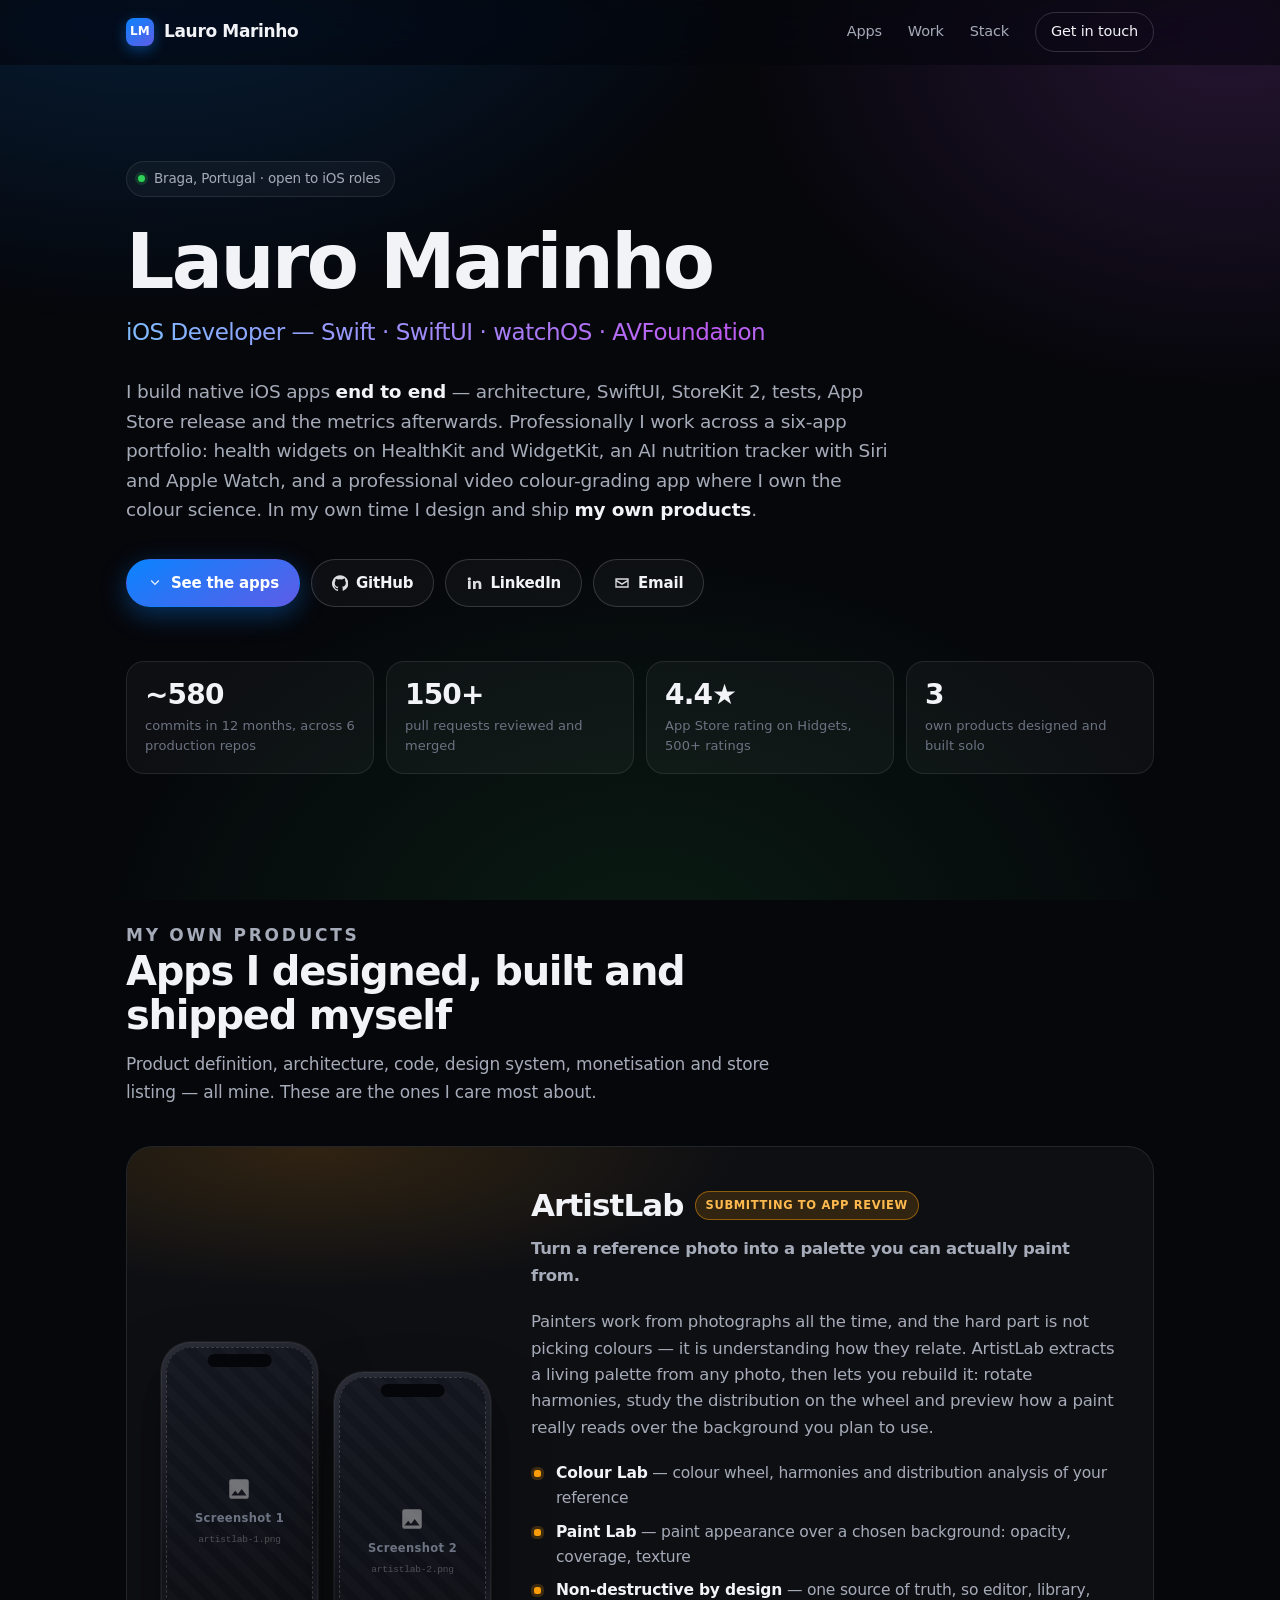
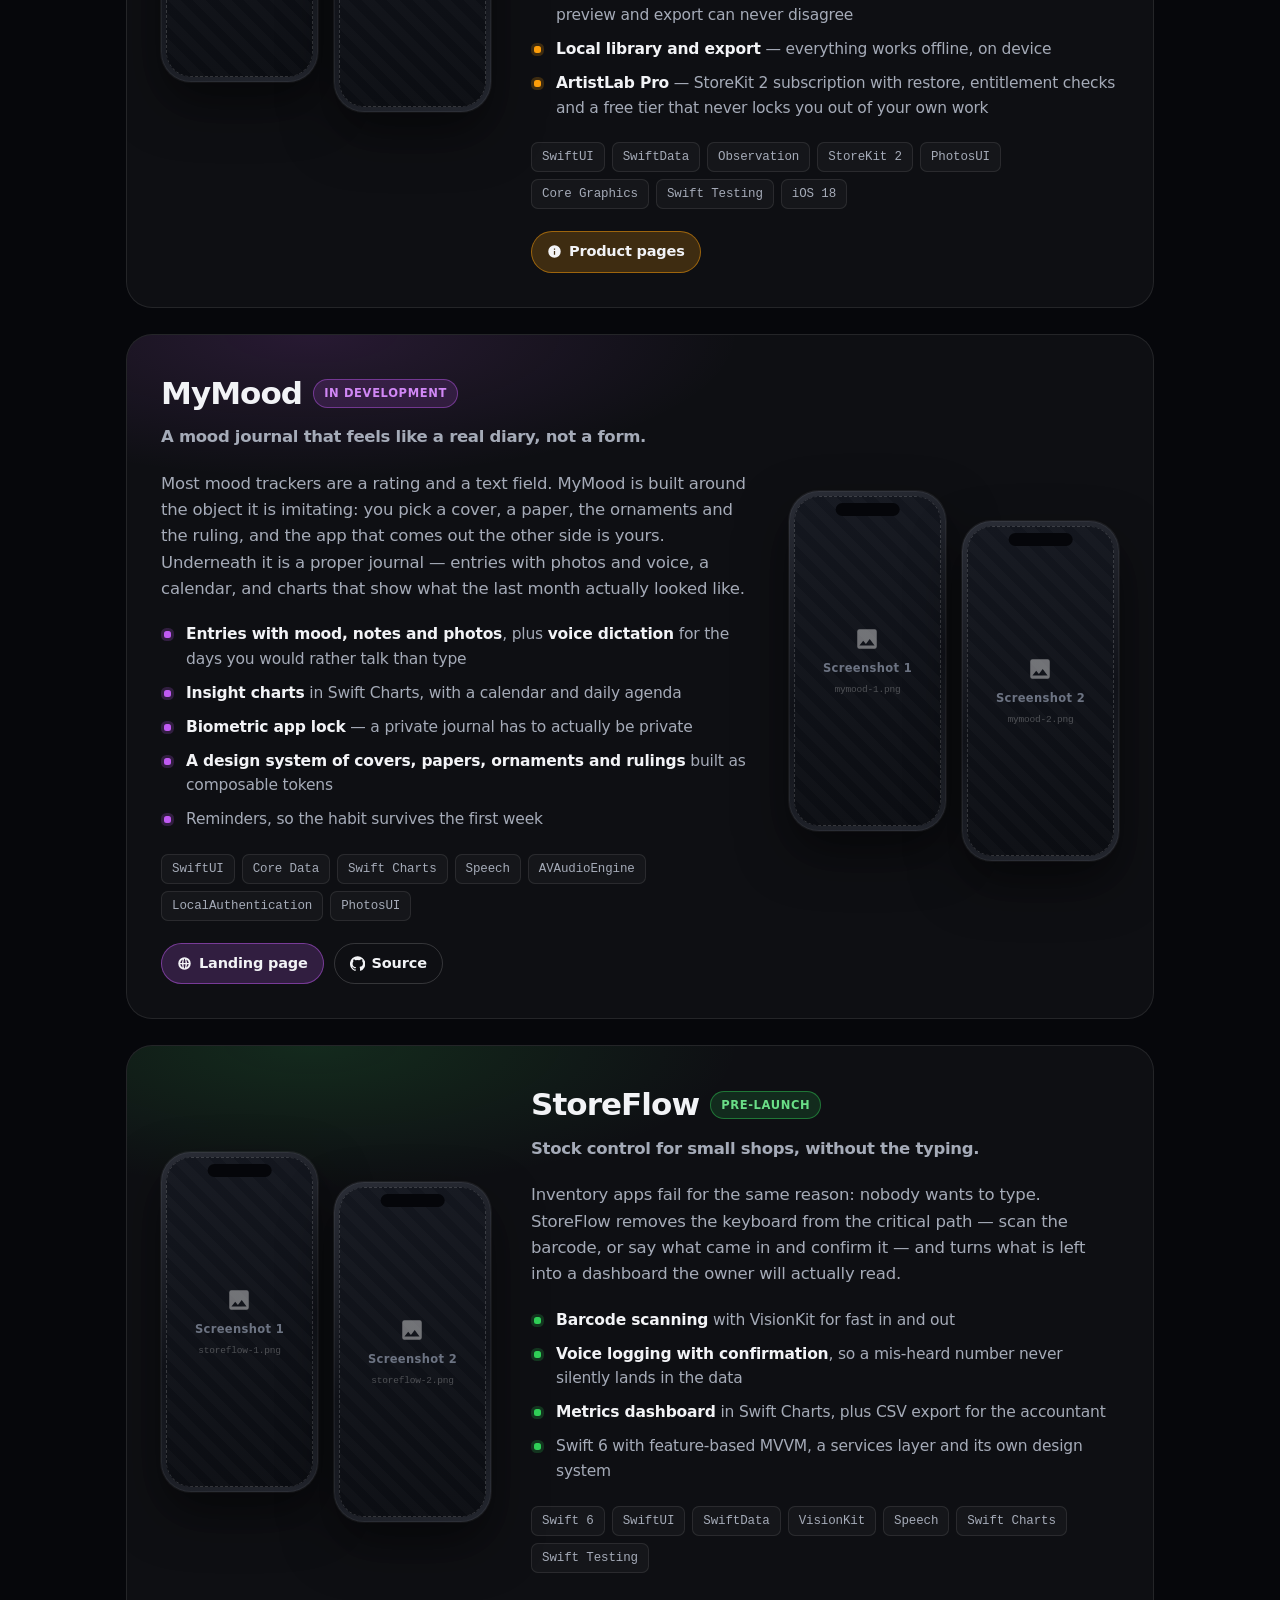
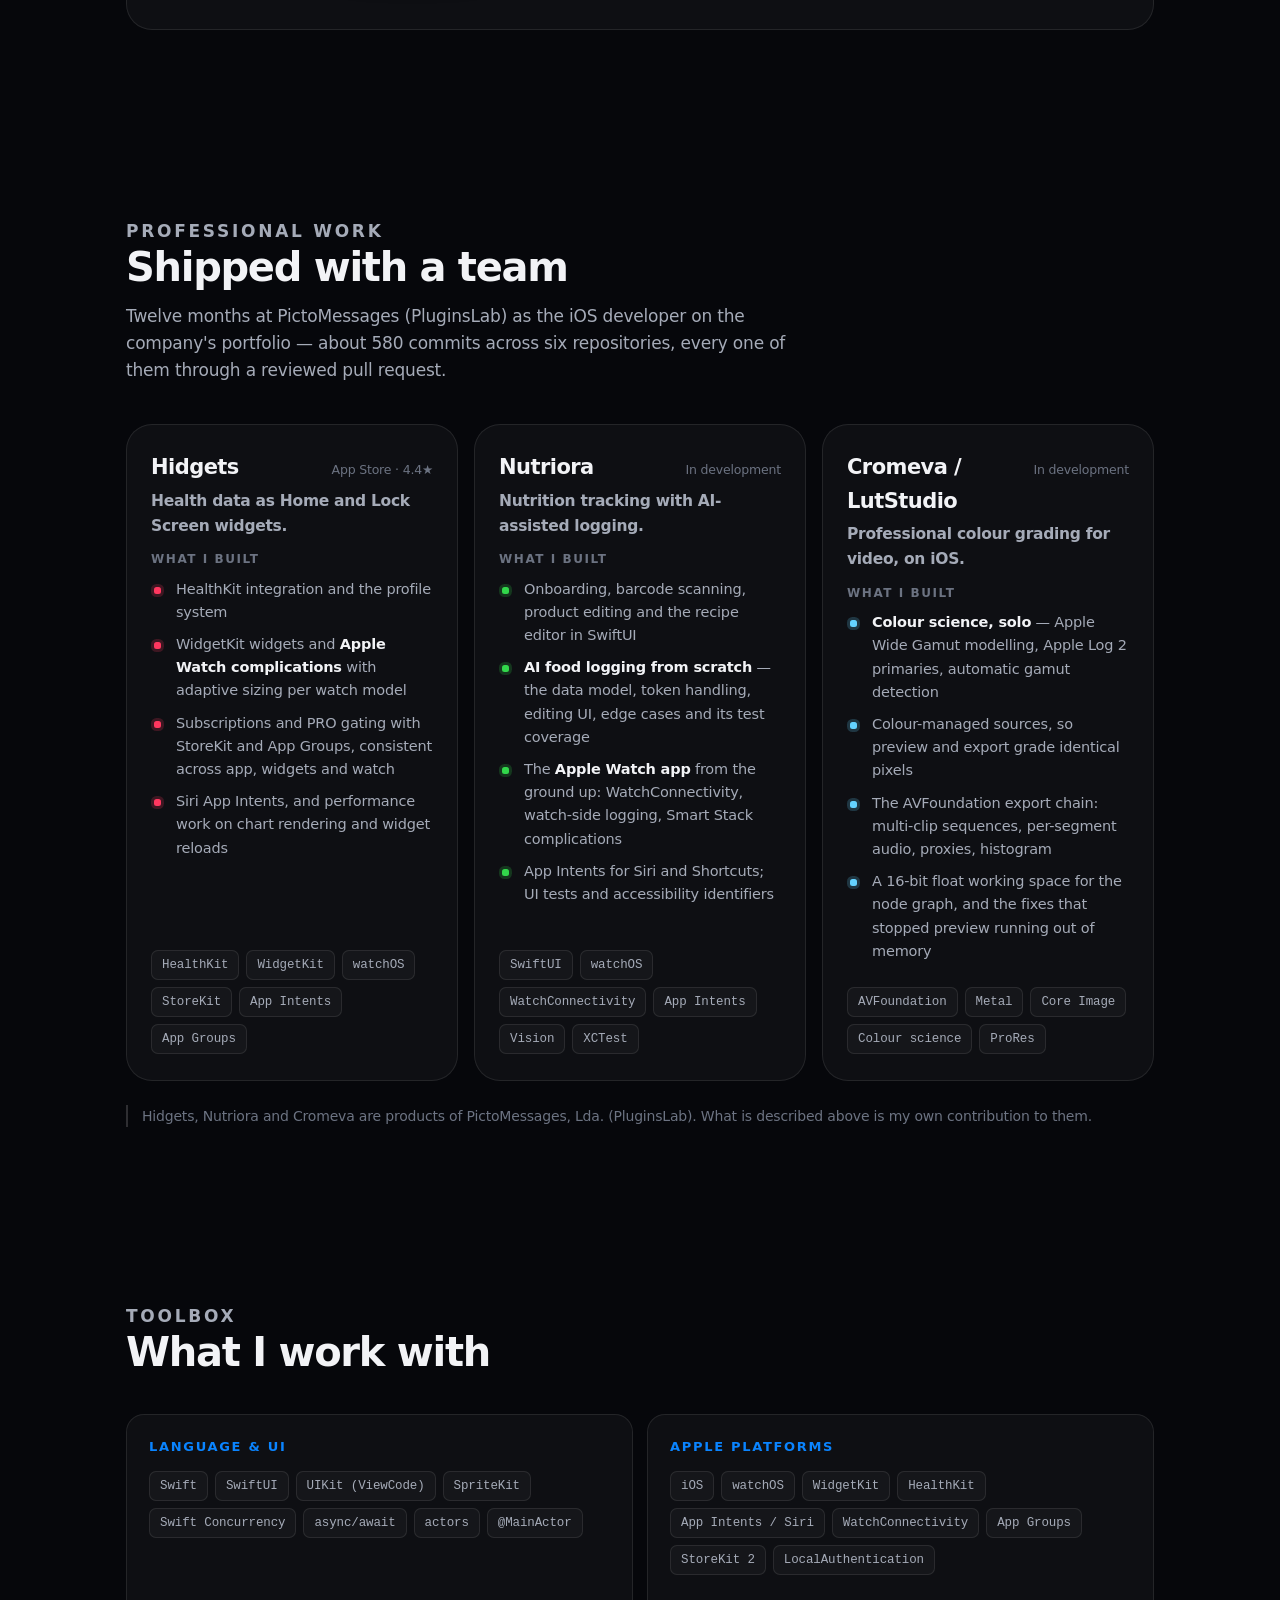
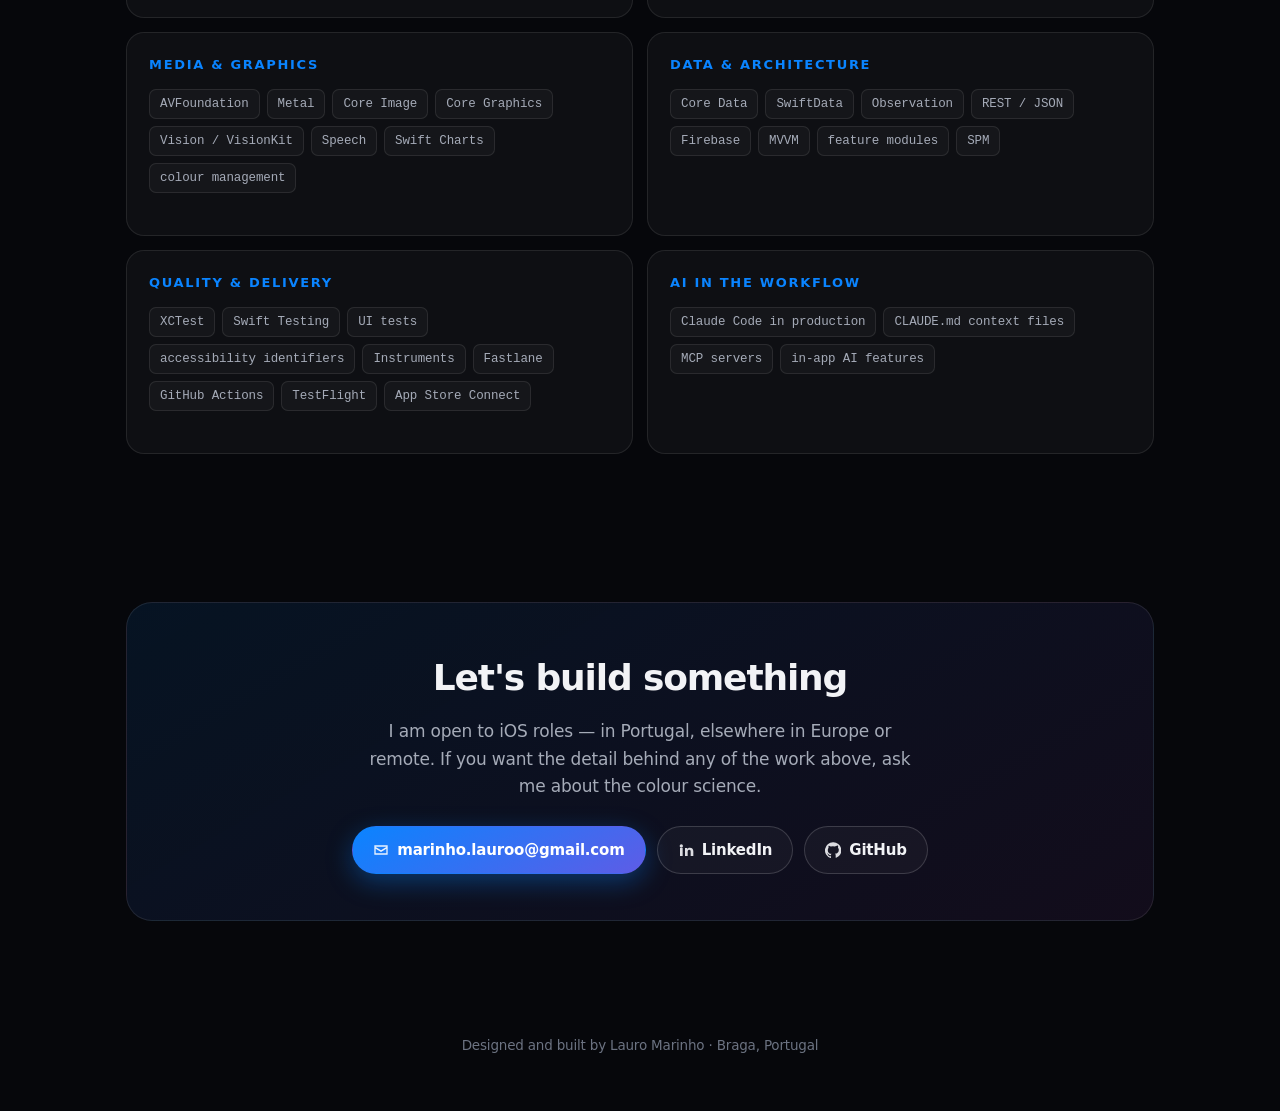
==== index.html @ 0efb8eec "Add iOS portfolio site Single static page: hero, own products (ArtistLab, MyMood, StoreFlow), profes" ====
<!doctype html>
<html lang="en">
<head>
<meta charset="utf-8">
<meta name="viewport" content="width=device-width, initial-scale=1">
<title>Lauro Marinho — iOS Developer</title>
<meta name="description" content="iOS developer in Braga, Portugal. I build native apps end to end — SwiftUI, watchOS, HealthKit, AVFoundation — from first commit to App Store release.">
<meta name="theme-color" content="#06070b">

<meta property="og:type" content="website">
<meta property="og:title" content="Lauro Marinho — iOS Developer">
<meta property="og:description" content="Native iOS apps, end to end. SwiftUI · watchOS · AVFoundation · StoreKit 2.">
<meta property="og:url" content="https://lauromarinho.github.io/">
<meta name="twitter:card" content="summary_large_image">

<link rel="icon" href="data:image/svg+xml,<svg xmlns='http://www.w3.org/2000/svg' viewBox='0 0 100 100'><rect width='100' height='100' rx='24' fill='%230a84ff'/><text y='.9em' x='50%25' text-anchor='middle' font-size='58' font-family='-apple-system,Helvetica' font-weight='700' fill='white'>L</text></svg>">
<link rel="stylesheet" href="styles.css">
</head>
<body>

<!-- ======================================================================
     Nav
     ====================================================================== -->
<nav class="nav" id="nav">
  <div class="wrap">
    <a class="brand" href="#top">
      <span class="mark">LM</span>
      <span>Lauro Marinho</span>
    </a>
    <div class="nav-links">
      <a href="#apps">Apps</a>
      <a href="#work">Work</a>
      <a href="#stack">Stack</a>
      <a class="btn-sm" href="mailto:marinho.lauroo@gmail.com">Get in touch</a>
    </div>
  </div>
</nav>

<!-- ======================================================================
     Hero
     ====================================================================== -->
<header class="hero" id="top">
  <div class="wrap">
    <span class="eyebrow"><span class="dot"></span> Braga, Portugal · open to iOS roles</span>

    <h1>Lauro Marinho</h1>
    <p class="role">iOS Developer — Swift · SwiftUI · watchOS · AVFoundation</p>

    <p class="lede">
      I build native iOS apps <strong>end to end</strong> — architecture, SwiftUI, StoreKit 2,
      tests, App Store release and the metrics afterwards. Professionally I work across a
      six-app portfolio: health widgets on HealthKit and WidgetKit, an AI nutrition tracker with
      Siri and Apple&nbsp;Watch, and a professional video colour-grading app where I own the
      colour science. In my own time I design and ship <strong>my own products</strong>.
    </p>

    <div class="hero-actions">
      <a class="btn primary" href="#apps">
        <svg viewBox="0 0 24 24"><path d="M12 15.4 5.6 9l1.4-1.4 5 5 5-5L18.4 9 12 15.4Z"/></svg>
        See the apps
      </a>
      <a class="btn" href="https://github.com/LauroMarinho" target="_blank" rel="noopener">
        <svg viewBox="0 0 24 24"><path d="M12 .5a12 12 0 0 0-3.8 23.4c.6.1.8-.3.8-.6v-2c-3.3.7-4-1.6-4-1.6-.6-1.4-1.4-1.8-1.4-1.8-1-.7.1-.7.1-.7 1.2.1 1.8 1.2 1.8 1.2 1 1.8 2.8 1.3 3.5 1 .1-.8.4-1.3.7-1.6-2.7-.3-5.5-1.3-5.5-5.9 0-1.3.5-2.4 1.2-3.2-.1-.3-.5-1.5.1-3.2 0 0 1-.3 3.3 1.2a11.5 11.5 0 0 1 6 0C18.4 5 19.4 5.3 19.4 5.3c.6 1.7.2 2.9.1 3.2.8.8 1.2 1.9 1.2 3.2 0 4.6-2.8 5.6-5.5 5.9.4.4.8 1.1.8 2.2v3.3c0 .3.2.7.8.6A12 12 0 0 0 12 .5Z"/></svg>
        GitHub
      </a>
      <a class="btn" href="https://www.linkedin.com/in/lauro-marinho-06869034a" target="_blank" rel="noopener">
        <svg viewBox="0 0 24 24"><path d="M4.98 3.5a2.5 2.5 0 1 1 0 5 2.5 2.5 0 0 1 0-5ZM3 9h4v12H3V9Zm7 0h3.8v1.7h.05c.53-1 1.83-2.05 3.77-2.05C21.6 8.65 23 10.9 23 14.2V21h-4v-6c0-1.5-.03-3.4-2.1-3.4-2.1 0-2.4 1.6-2.4 3.3V21h-4V9Z"/></svg>
        LinkedIn
      </a>
      <a class="btn" href="mailto:marinho.lauroo@gmail.com">
        <svg viewBox="0 0 24 24"><path d="M2 5h20v14H2V5Zm2 2v.5l8 5 8-5V7H4Zm16 3-8 5-8-5v7h16v-7Z"/></svg>
        Email
      </a>
    </div>

    <div class="stats">
      <div class="stat"><b>~580</b><span>commits in 12 months, across 6 production repos</span></div>
      <div class="stat"><b>150+</b><span>pull requests reviewed and merged</span></div>
      <div class="stat"><b>4.4★</b><span>App Store rating on Hidgets, 500+ ratings</span></div>
      <div class="stat"><b>3</b><span>own products designed and built solo</span></div>
    </div>
  </div>
</header>

<!-- ======================================================================
     Own apps
     ====================================================================== -->
<section class="band" id="apps">
  <div class="wrap">
    <div class="section-head reveal">
      <p class="kicker">My own products</p>
      <h2>Apps I designed, built and shipped myself</h2>
      <p>Product definition, architecture, code, design system, monetisation and store listing —
         all mine. These are the ones I care most about.</p>
    </div>

    <!-- ArtistLab ------------------------------------------------------- -->
    <article class="app reveal" style="--a:#ff9f0a">
      <div class="app-body">
        <div class="app-title">
          <h3>ArtistLab</h3>
          <span class="pill">Submitting to App Review</span>
        </div>
        <p class="tagline">Turn a reference photo into a palette you can actually paint from.</p>
        <p>
          Painters work from photographs all the time, and the hard part is not picking colours —
          it is understanding how they relate. ArtistLab extracts a living palette from any photo,
          then lets you rebuild it: rotate harmonies, study the distribution on the wheel and preview
          how a paint really reads over the background you plan to use.
        </p>
        <ul class="feats">
          <li><b>Colour Lab</b> — colour wheel, harmonies and distribution analysis of your reference</li>
          <li><b>Paint Lab</b> — paint appearance over a chosen background: opacity, coverage, texture</li>
          <li><b>Non-destructive by design</b> — one source of truth, so editor, library, preview and export can never disagree</li>
          <li><b>Local library and export</b> — everything works offline, on device</li>
          <li><b>ArtistLab Pro</b> — StoreKit 2 subscription with restore, entitlement checks and a free tier that never locks you out of your own work</li>
        </ul>
        <div class="chips">
          <span class="chip">SwiftUI</span><span class="chip">SwiftData</span><span class="chip">Observation</span>
          <span class="chip">StoreKit 2</span><span class="chip">PhotosUI</span><span class="chip">Core Graphics</span>
          <span class="chip">Swift Testing</span><span class="chip">iOS 18</span>
        </div>
        <div class="links">
          <!-- APPSTORE:ARTISTLAB — swap href once the app is live -->
          <a class="link solid" href="https://lauromarinho.github.io/PaletteArtist-Legal/" target="_blank" rel="noopener">
            <svg viewBox="0 0 24 24"><path d="M12 2a10 10 0 1 0 0 20 10 10 0 0 0 0-20Zm1 15h-2v-6h2v6Zm0-8h-2V7h2v2Z"/></svg>
            Product pages
          </a>
        </div>
      </div>
      <div class="app-shots">
        <div class="phone"><div class="screen">
          <img src="assets/screens/artistlab-1.png" alt="ArtistLab — palette extracted from a reference photograph">
          <div class="ph">
            <svg class="ico" viewBox="0 0 24 24"><path d="M21 19V5a2 2 0 0 0-2-2H5a2 2 0 0 0-2 2v14a2 2 0 0 0 2 2h14a2 2 0 0 0 2-2ZM8.5 13.5l2.5 3 3.5-4.5 4.5 6H5l3.5-4.5Z"/></svg>
            <span>Screenshot 1</span><small>artistlab-1.png</small>
          </div>
        </div></div>
        <div class="phone"><div class="screen">
          <img src="assets/screens/artistlab-2.png" alt="ArtistLab — Colour Lab harmonies view">
          <div class="ph">
            <svg class="ico" viewBox="0 0 24 24"><path d="M21 19V5a2 2 0 0 0-2-2H5a2 2 0 0 0-2 2v14a2 2 0 0 0 2 2h14a2 2 0 0 0 2-2ZM8.5 13.5l2.5 3 3.5-4.5 4.5 6H5l3.5-4.5Z"/></svg>
            <span>Screenshot 2</span><small>artistlab-2.png</small>
          </div>
        </div></div>
      </div>
    </article>

    <!-- MyMood ---------------------------------------------------------- -->
    <article class="app reveal" style="--a:#bf5af2">
      <div class="app-body">
        <div class="app-title">
          <h3>MyMood</h3>
          <span class="pill">In development</span>
        </div>
        <p class="tagline">A mood journal that feels like a real diary, not a form.</p>
        <p>
          Most mood trackers are a rating and a text field. MyMood is built around the object it is
          imitating: you pick a cover, a paper, the ornaments and the ruling, and the app that comes
          out the other side is yours. Underneath it is a proper journal — entries with photos and
          voice, a calendar, and charts that show what the last month actually looked like.
        </p>
        <ul class="feats">
          <li><b>Entries with mood, notes and photos</b>, plus <b>voice dictation</b> for the days you would rather talk than type</li>
          <li><b>Insight charts</b> in Swift Charts, with a calendar and daily agenda</li>
          <li><b>Biometric app lock</b> — a private journal has to actually be private</li>
          <li><b>A design system of covers, papers, ornaments and rulings</b> built as composable tokens</li>
          <li>Reminders, so the habit survives the first week</li>
        </ul>
        <div class="chips">
          <span class="chip">SwiftUI</span><span class="chip">Core Data</span><span class="chip">Swift Charts</span>
          <span class="chip">Speech</span><span class="chip">AVAudioEngine</span>
          <span class="chip">LocalAuthentication</span><span class="chip">PhotosUI</span>
        </div>
        <div class="links">
          <a class="link solid" href="https://lauromarinho.github.io/mymood-landing/" target="_blank" rel="noopener">
            <svg viewBox="0 0 24 24"><path d="M12 2a10 10 0 1 0 0 20 10 10 0 0 0 0-20Zm6.9 9h-2.95a15.6 15.6 0 0 0-1.2-5.34A8.03 8.03 0 0 1 18.9 11ZM12 4.04c.83 1.2 1.48 3.3 1.63 6.96h-3.26C10.52 7.34 11.17 5.24 12 4.04ZM5.1 11a8.03 8.03 0 0 1 4.15-5.34A15.6 15.6 0 0 0 8.05 11H5.1Zm0 2h2.95c.1 2.02.5 3.87 1.2 5.34A8.03 8.03 0 0 1 5.1 13Zm5.27 0h3.26c-.15 3.66-.8 5.76-1.63 6.96-.83-1.2-1.48-3.3-1.63-6.96Zm4.38 5.34c.7-1.47 1.1-3.32 1.2-5.34h2.95a8.03 8.03 0 0 1-4.15 5.34Z"/></svg>
            Landing page
          </a>
          <a class="link" href="https://github.com/LauroMarinho/MyMood" target="_blank" rel="noopener">
            <svg viewBox="0 0 24 24"><path d="M12 .5a12 12 0 0 0-3.8 23.4c.6.1.8-.3.8-.6v-2c-3.3.7-4-1.6-4-1.6-.6-1.4-1.4-1.8-1.4-1.8-1-.7.1-.7.1-.7 1.2.1 1.8 1.2 1.8 1.2 1 1.8 2.8 1.3 3.5 1 .1-.8.4-1.3.7-1.6-2.7-.3-5.5-1.3-5.5-5.9 0-1.3.5-2.4 1.2-3.2-.1-.3-.5-1.5.1-3.2 0 0 1-.3 3.3 1.2a11.5 11.5 0 0 1 6 0C18.4 5 19.4 5.3 19.4 5.3c.6 1.7.2 2.9.1 3.2.8.8 1.2 1.9 1.2 3.2 0 4.6-2.8 5.6-5.5 5.9.4.4.8 1.1.8 2.2v3.3c0 .3.2.7.8.6A12 12 0 0 0 12 .5Z"/></svg>
            Source
          </a>
        </div>
      </div>
      <div class="app-shots">
        <div class="phone"><div class="screen">
          <img src="assets/screens/mymood-1.png" alt="MyMood — diary cover and home">
          <div class="ph">
            <svg class="ico" viewBox="0 0 24 24"><path d="M21 19V5a2 2 0 0 0-2-2H5a2 2 0 0 0-2 2v14a2 2 0 0 0 2 2h14a2 2 0 0 0 2-2ZM8.5 13.5l2.5 3 3.5-4.5 4.5 6H5l3.5-4.5Z"/></svg>
            <span>Screenshot 1</span><small>mymood-1.png</small>
          </div>
        </div></div>
        <div class="phone"><div class="screen">
          <img src="assets/screens/mymood-2.png" alt="MyMood — mood insight charts">
          <div class="ph">
            <svg class="ico" viewBox="0 0 24 24"><path d="M21 19V5a2 2 0 0 0-2-2H5a2 2 0 0 0-2 2v14a2 2 0 0 0 2 2h14a2 2 0 0 0 2-2ZM8.5 13.5l2.5 3 3.5-4.5 4.5 6H5l3.5-4.5Z"/></svg>
            <span>Screenshot 2</span><small>mymood-2.png</small>
          </div>
        </div></div>
      </div>
    </article>

    <!-- StoreFlow ------------------------------------------------------- -->
    <article class="app reveal" style="--a:#30d158">
      <div class="app-body">
        <div class="app-title">
          <h3>StoreFlow</h3>
          <span class="pill">Pre-launch</span>
        </div>
        <p class="tagline">Stock control for small shops, without the typing.</p>
        <p>
          Inventory apps fail for the same reason: nobody wants to type. StoreFlow removes the
          keyboard from the critical path — scan the barcode, or say what came in and confirm it —
          and turns what is left into a dashboard the owner will actually read.
        </p>
        <ul class="feats">
          <li><b>Barcode scanning</b> with VisionKit for fast in and out</li>
          <li><b>Voice logging with confirmation</b>, so a mis-heard number never silently lands in the data</li>
          <li><b>Metrics dashboard</b> in Swift Charts, plus CSV export for the accountant</li>
          <li>Swift 6 with feature-based MVVM, a services layer and its own design system</li>
        </ul>
        <div class="chips">
          <span class="chip">Swift 6</span><span class="chip">SwiftUI</span><span class="chip">SwiftData</span>
          <span class="chip">VisionKit</span><span class="chip">Speech</span>
          <span class="chip">Swift Charts</span><span class="chip">Swift Testing</span>
        </div>
      </div>
      <div class="app-shots">
        <div class="phone"><div class="screen">
          <img src="assets/screens/storeflow-1.png" alt="StoreFlow — inventory dashboard">
          <div class="ph">
            <svg class="ico" viewBox="0 0 24 24"><path d="M21 19V5a2 2 0 0 0-2-2H5a2 2 0 0 0-2 2v14a2 2 0 0 0 2 2h14a2 2 0 0 0 2-2ZM8.5 13.5l2.5 3 3.5-4.5 4.5 6H5l3.5-4.5Z"/></svg>
            <span>Screenshot 1</span><small>storeflow-1.png</small>
          </div>
        </div></div>
        <div class="phone"><div class="screen">
          <img src="assets/screens/storeflow-2.png" alt="StoreFlow — barcode scanning">
          <div class="ph">
            <svg class="ico" viewBox="0 0 24 24"><path d="M21 19V5a2 2 0 0 0-2-2H5a2 2 0 0 0-2 2v14a2 2 0 0 0 2 2h14a2 2 0 0 0 2-2ZM8.5 13.5l2.5 3 3.5-4.5 4.5 6H5l3.5-4.5Z"/></svg>
            <span>Screenshot 2</span><small>storeflow-2.png</small>
          </div>
        </div></div>
      </div>
    </article>
  </div>
</section>

<!-- ======================================================================
     Professional work
     ====================================================================== -->
<section class="band" id="work">
  <div class="wrap">
    <div class="section-head reveal">
      <p class="kicker">Professional work</p>
      <h2>Shipped with a team</h2>
      <p>Twelve months at PictoMessages (PluginsLab) as the iOS developer on the company's
         portfolio — about 580 commits across six repositories, every one of them through a
         reviewed pull request.</p>
    </div>

    <div class="work-grid">

      <article class="work reveal" style="--a:#ff375f">
        <div class="work-top">
          <h3>Hidgets</h3>
          <span class="meta">App Store · 4.4★</span>
        </div>
        <p class="tagline">Health data as Home and Lock Screen widgets.</p>
        <p class="mine">What I built</p>
        <ul class="feats">
          <li>HealthKit integration and the profile system</li>
          <li>WidgetKit widgets and <b>Apple Watch complications</b> with adaptive sizing per watch model</li>
          <li>Subscriptions and PRO gating with StoreKit and App Groups, consistent across app, widgets and watch</li>
          <li>Siri App Intents, and performance work on chart rendering and widget reloads</li>
        </ul>
        <div class="chips">
          <span class="chip">HealthKit</span><span class="chip">WidgetKit</span><span class="chip">watchOS</span>
          <span class="chip">StoreKit</span><span class="chip">App Intents</span><span class="chip">App Groups</span>
        </div>
      </article>

      <article class="work reveal" style="--a:#32d74b">
        <div class="work-top">
          <h3>Nutriora</h3>
          <span class="meta">In development</span>
        </div>
        <p class="tagline">Nutrition tracking with AI-assisted logging.</p>
        <p class="mine">What I built</p>
        <ul class="feats">
          <li>Onboarding, barcode scanning, product editing and the recipe editor in SwiftUI</li>
          <li><b>AI food logging from scratch</b> — the data model, token handling, editing UI, edge cases and its test coverage</li>
          <li>The <b>Apple Watch app</b> from the ground up: WatchConnectivity, watch-side logging, Smart Stack complications</li>
          <li>App Intents for Siri and Shortcuts; UI tests and accessibility identifiers</li>
        </ul>
        <div class="chips">
          <span class="chip">SwiftUI</span><span class="chip">watchOS</span><span class="chip">WatchConnectivity</span>
          <span class="chip">App Intents</span><span class="chip">Vision</span><span class="chip">XCTest</span>
        </div>
      </article>

      <article class="work reveal" style="--a:#64d2ff">
        <div class="work-top">
          <h3>Cromeva / LutStudio</h3>
          <span class="meta">In development</span>
        </div>
        <p class="tagline">Professional colour grading for video, on iOS.</p>
        <p class="mine">What I built</p>
        <ul class="feats">
          <li><b>Colour science, solo</b> — Apple Wide Gamut modelling, Apple Log 2 primaries, automatic gamut detection</li>
          <li>Colour-managed sources, so preview and export grade identical pixels</li>
          <li>The AVFoundation export chain: multi-clip sequences, per-segment audio, proxies, histogram</li>
          <li>A 16-bit float working space for the node graph, and the fixes that stopped preview running out of memory</li>
        </ul>
        <div class="chips">
          <span class="chip">AVFoundation</span><span class="chip">Metal</span><span class="chip">Core Image</span>
          <span class="chip">Colour science</span><span class="chip">ProRes</span>
        </div>
      </article>

    </div>

    <p class="note reveal">
      Hidgets, Nutriora and Cromeva are products of PictoMessages, Lda. (PluginsLab). What is
      described above is my own contribution to them.
    </p>
  </div>
</section>

<!-- ======================================================================
     Stack
     ====================================================================== -->
<section class="band" id="stack">
  <div class="wrap">
    <div class="section-head reveal">
      <p class="kicker">Toolbox</p>
      <h2>What I work with</h2>
    </div>

    <div class="stack-grid">
      <div class="stack-card reveal">
        <h4>Language &amp; UI</h4>
        <div class="chips">
          <span class="chip">Swift</span><span class="chip">SwiftUI</span><span class="chip">UIKit (ViewCode)</span>
          <span class="chip">SpriteKit</span><span class="chip">Swift Concurrency</span>
          <span class="chip">async/await</span><span class="chip">actors</span><span class="chip">@MainActor</span>
        </div>
      </div>
      <div class="stack-card reveal">
        <h4>Apple platforms</h4>
        <div class="chips">
          <span class="chip">iOS</span><span class="chip">watchOS</span><span class="chip">WidgetKit</span>
          <span class="chip">HealthKit</span><span class="chip">App Intents / Siri</span>
          <span class="chip">WatchConnectivity</span><span class="chip">App Groups</span>
          <span class="chip">StoreKit 2</span><span class="chip">LocalAuthentication</span>
        </div>
      </div>
      <div class="stack-card reveal">
        <h4>Media &amp; graphics</h4>
        <div class="chips">
          <span class="chip">AVFoundation</span><span class="chip">Metal</span><span class="chip">Core Image</span>
          <span class="chip">Core Graphics</span><span class="chip">Vision / VisionKit</span>
          <span class="chip">Speech</span><span class="chip">Swift Charts</span>
          <span class="chip">colour management</span>
        </div>
      </div>
      <div class="stack-card reveal">
        <h4>Data &amp; architecture</h4>
        <div class="chips">
          <span class="chip">Core Data</span><span class="chip">SwiftData</span><span class="chip">Observation</span>
          <span class="chip">REST / JSON</span><span class="chip">Firebase</span>
          <span class="chip">MVVM</span><span class="chip">feature modules</span><span class="chip">SPM</span>
        </div>
      </div>
      <div class="stack-card reveal">
        <h4>Quality &amp; delivery</h4>
        <div class="chips">
          <span class="chip">XCTest</span><span class="chip">Swift Testing</span><span class="chip">UI tests</span>
          <span class="chip">accessibility identifiers</span><span class="chip">Instruments</span>
          <span class="chip">Fastlane</span><span class="chip">GitHub Actions</span>
          <span class="chip">TestFlight</span><span class="chip">App Store Connect</span>
        </div>
      </div>
      <div class="stack-card reveal">
        <h4>AI in the workflow</h4>
        <div class="chips">
          <span class="chip">Claude Code in production</span><span class="chip">CLAUDE.md context files</span>
          <span class="chip">MCP servers</span><span class="chip">in-app AI features</span>
        </div>
      </div>
    </div>
  </div>
</section>

<!-- ======================================================================
     Contact
     ====================================================================== -->
<section class="band">
  <div class="wrap">
    <div class="contact reveal">
      <h2>Let's build something</h2>
      <p>
        I am open to iOS roles — in Portugal, elsewhere in Europe or remote. If you want the
        detail behind any of the work above, ask me about the colour science.
      </p>
      <div class="hero-actions">
        <a class="btn primary" href="mailto:marinho.lauroo@gmail.com">
          <svg viewBox="0 0 24 24"><path d="M2 5h20v14H2V5Zm2 2v.5l8 5 8-5V7H4Zm16 3-8 5-8-5v7h16v-7Z"/></svg>
          marinho.lauroo@gmail.com
        </a>
        <a class="btn" href="https://www.linkedin.com/in/lauro-marinho-06869034a" target="_blank" rel="noopener">
          <svg viewBox="0 0 24 24"><path d="M4.98 3.5a2.5 2.5 0 1 1 0 5 2.5 2.5 0 0 1 0-5ZM3 9h4v12H3V9Zm7 0h3.8v1.7h.05c.53-1 1.83-2.05 3.77-2.05C21.6 8.65 23 10.9 23 14.2V21h-4v-6c0-1.5-.03-3.4-2.1-3.4-2.1 0-2.4 1.6-2.4 3.3V21h-4V9Z"/></svg>
          LinkedIn
        </a>
        <a class="btn" href="https://github.com/LauroMarinho" target="_blank" rel="noopener">
          <svg viewBox="0 0 24 24"><path d="M12 .5a12 12 0 0 0-3.8 23.4c.6.1.8-.3.8-.6v-2c-3.3.7-4-1.6-4-1.6-.6-1.4-1.4-1.8-1.4-1.8-1-.7.1-.7.1-.7 1.2.1 1.8 1.2 1.8 1.2 1 1.8 2.8 1.3 3.5 1 .1-.8.4-1.3.7-1.6-2.7-.3-5.5-1.3-5.5-5.9 0-1.3.5-2.4 1.2-3.2-.1-.3-.5-1.5.1-3.2 0 0 1-.3 3.3 1.2a11.5 11.5 0 0 1 6 0C18.4 5 19.4 5.3 19.4 5.3c.6 1.7.2 2.9.1 3.2.8.8 1.2 1.9 1.2 3.2 0 4.6-2.8 5.6-5.5 5.9.4.4.8 1.1.8 2.2v3.3c0 .3.2.7.8.6A12 12 0 0 0 12 .5Z"/></svg>
          GitHub
        </a>
      </div>
    </div>
  </div>
</section>

<footer>
  <div class="wrap">Designed and built by Lauro Marinho · Braga, Portugal</div>
</footer>

<script>
  // Show a real screenshot as soon as the file exists; otherwise keep the placeholder.
  document.querySelectorAll('.phone .screen img').forEach(function (img) {
    var reveal = function () { img.closest('.phone').classList.add('has-shot'); };
    if (img.complete && img.naturalWidth > 0) reveal();
    else img.addEventListener('load', reveal);
  });

  // Nav hairline once scrolled.
  var nav = document.getElementById('nav');
  var onScroll = function () { nav.classList.toggle('scrolled', window.scrollY > 8); };
  onScroll();
  window.addEventListener('scroll', onScroll, { passive: true });

  // Reveal on scroll.
  var items = document.querySelectorAll('.reveal');
  if ('IntersectionObserver' in window) {
    var io = new IntersectionObserver(function (entries) {
      entries.forEach(function (e) {
        if (e.isIntersecting) { e.target.classList.add('in'); io.unobserve(e.target); }
      });
    }, { rootMargin: '0px 0px -12% 0px' });
    items.forEach(function (el) { io.observe(el); });
  } else {
    items.forEach(function (el) { el.classList.add('in'); });
  }
</script>

</body>
</html>
---- styles.css ----
/* ==========================================================================
   Lauro Marinho — iOS Developer · portfolio
   Design: dark, Apple-native typography, glass cards, per-app accent colours.
   ========================================================================== */

:root {
  --bg: #06070b;
  --bg-soft: #0b0d13;
  --card: rgba(255, 255, 255, 0.035);
  --card-hover: rgba(255, 255, 255, 0.055);
  --stroke: rgba(255, 255, 255, 0.09);
  --stroke-strong: rgba(255, 255, 255, 0.16);

  --text: #f2f3f6;
  --text-dim: #a5abb8;
  --text-faint: #6c7382;

  --accent: #0a84ff;
  --accent-soft: rgba(10, 132, 255, 0.14);

  --radius-lg: 26px;
  --radius-md: 18px;
  --radius-sm: 11px;

  --maxw: 1080px;
  --font: -apple-system, BlinkMacSystemFont, "SF Pro Display", "SF Pro Text",
    "Segoe UI", Inter, system-ui, "Helvetica Neue", Arial, sans-serif;
  --mono: ui-monospace, SFMono-Regular, "SF Mono", Menlo, monospace;
}

* { box-sizing: border-box; }

html {
  scroll-behavior: smooth;
  scroll-padding-top: 84px;
  -webkit-text-size-adjust: 100%;
}

body {
  margin: 0;
  background: var(--bg);
  color: var(--text);
  font-family: var(--font);
  font-size: 17px;
  line-height: 1.6;
  letter-spacing: -0.011em;
  -webkit-font-smoothing: antialiased;
  overflow-x: hidden;
}

/* ambient aurora ------------------------------------------------------- */
body::before {
  content: "";
  position: fixed;
  inset: 0;
  z-index: -1;
  pointer-events: none;
  background:
    radial-gradient(64rem 40rem at 12% -8%, rgba(10, 132, 255, 0.20), transparent 62%),
    radial-gradient(52rem 38rem at 96% 4%, rgba(191, 90, 242, 0.16), transparent 60%),
    radial-gradient(60rem 44rem at 50% 106%, rgba(48, 209, 88, 0.10), transparent 62%);
}

a { color: inherit; text-decoration: none; }

.wrap {
  width: 100%;
  max-width: var(--maxw);
  margin: 0 auto;
  padding: 0 26px;
}

/* ==========================================================================
   Nav
   ========================================================================== */
.nav {
  position: sticky;
  top: 0;
  z-index: 50;
  backdrop-filter: saturate(180%) blur(20px);
  -webkit-backdrop-filter: saturate(180%) blur(20px);
  background: rgba(6, 7, 11, 0.66);
  border-bottom: 1px solid transparent;
  transition: border-color 0.3s ease, background 0.3s ease;
}
.nav.scrolled {
  border-bottom-color: var(--stroke);
  background: rgba(6, 7, 11, 0.86);
}
.nav .wrap {
  display: flex;
  align-items: center;
  justify-content: space-between;
  height: 64px;
  gap: 20px;
}
.brand {
  display: inline-flex;
  align-items: center;
  gap: 10px;
  font-weight: 600;
  letter-spacing: -0.02em;
}
.brand .mark {
  width: 28px;
  height: 28px;
  border-radius: 8px;
  display: grid;
  place-items: center;
  font-size: 12px;
  font-weight: 700;
  letter-spacing: 0.02em;
  color: #fff;
  background: linear-gradient(145deg, #0a84ff, #5e5ce6);
  box-shadow: 0 4px 14px rgba(10, 132, 255, 0.4);
}
.nav-links {
  display: flex;
  align-items: center;
  gap: 26px;
  font-size: 14.5px;
  color: var(--text-dim);
}
.nav-links a { transition: color 0.2s ease; }
.nav-links a:hover { color: var(--text); }
@media (max-width: 640px) { .nav-links a:not(.btn-sm) { display: none; } }

.btn-sm {
  padding: 7px 15px;
  border-radius: 999px;
  border: 1px solid var(--stroke-strong);
  color: var(--text) !important;
  font-weight: 500;
  transition: background 0.2s ease, border-color 0.2s ease;
}
.btn-sm:hover { background: rgba(255, 255, 255, 0.08); border-color: rgba(255,255,255,0.28); }

/* ==========================================================================
   Hero
   ========================================================================== */
.hero { padding: 96px 0 60px; }
@media (max-width: 720px) { .hero { padding: 62px 0 44px; } }

.eyebrow {
  display: inline-flex;
  align-items: center;
  gap: 9px;
  font-size: 13.5px;
  color: var(--text-dim);
  border: 1px solid var(--stroke);
  background: var(--card);
  padding: 6px 14px 6px 11px;
  border-radius: 999px;
  margin-bottom: 26px;
}
.dot {
  width: 7px;
  height: 7px;
  border-radius: 50%;
  background: #30d158;
  box-shadow: 0 0 0 3px rgba(48, 209, 88, 0.18);
}

.hero h1 {
  margin: 0;
  font-size: clamp(42px, 7.4vw, 76px);
  line-height: 1.02;
  letter-spacing: -0.035em;
  font-weight: 700;
}
.hero .role {
  margin: 14px 0 0;
  font-size: clamp(18px, 2.6vw, 23px);
  font-weight: 500;
  letter-spacing: -0.02em;
  background: linear-gradient(100deg, #7fbcff, #bf5af2 58%, #64d2ff);
  -webkit-background-clip: text;
  background-clip: text;
  color: transparent;
}
.hero p.lede {
  margin: 26px 0 0;
  max-width: 66ch;
  font-size: clamp(16.5px, 2vw, 18.5px);
  color: var(--text-dim);
}
.hero p.lede strong { color: var(--text); font-weight: 600; }

.hero-actions {
  display: flex;
  flex-wrap: wrap;
  gap: 11px;
  margin-top: 34px;
}
.btn {
  display: inline-flex;
  align-items: center;
  gap: 8px;
  padding: 11px 20px;
  border-radius: 999px;
  font-size: 15px;
  font-weight: 550;
  border: 1px solid var(--stroke-strong);
  background: var(--card);
  transition: transform 0.18s ease, background 0.2s ease, border-color 0.2s ease;
}
.btn:hover { transform: translateY(-1.5px); background: var(--card-hover); border-color: rgba(255,255,255,0.3); }
.btn.primary {
  background: linear-gradient(150deg, #0a84ff, #5e5ce6);
  border-color: transparent;
  color: #fff;
  box-shadow: 0 8px 26px rgba(10, 132, 255, 0.35);
}
.btn.primary:hover { box-shadow: 0 12px 32px rgba(10, 132, 255, 0.45); }
.btn svg { width: 16px; height: 16px; fill: currentColor; opacity: 0.9; }

/* stats ---------------------------------------------------------------- */
.stats {
  display: grid;
  grid-template-columns: repeat(4, 1fr);
  gap: 12px;
  margin-top: 54px;
}
@media (max-width: 780px) { .stats { grid-template-columns: repeat(2, 1fr); } }

.stat {
  border: 1px solid var(--stroke);
  background: var(--card);
  border-radius: var(--radius-md);
  padding: 18px 18px 16px;
}
.stat b {
  display: block;
  font-size: clamp(22px, 3vw, 28px);
  font-weight: 700;
  letter-spacing: -0.03em;
  line-height: 1.1;
}
.stat span {
  display: block;
  margin-top: 5px;
  font-size: 13px;
  color: var(--text-faint);
  letter-spacing: 0.005em;
}

/* ==========================================================================
   Sections
   ========================================================================== */
section.band { padding: 74px 0; }
@media (max-width: 720px) { section.band { padding: 54px 0; } }

.section-head { margin-bottom: 40px; max-width: 62ch; }
.kicker {
  font-size: 12.5px;
  font-weight: 650;
  letter-spacing: 0.16em;
  text-transform: uppercase;
  color: var(--accent);
  margin-bottom: 12px;
}
.section-head h2 {
  margin: 0;
  font-size: clamp(28px, 4.2vw, 40px);
  letter-spacing: -0.032em;
  font-weight: 700;
  line-height: 1.1;
}
.section-head p {
  margin: 14px 0 0;
  color: var(--text-dim);
  font-size: 17px;
}

/* ==========================================================================
   App cards (own products)
   ========================================================================== */
.app {
  --a: var(--accent);
  position: relative;
  border: 1px solid var(--stroke);
  background: var(--card);
  border-radius: var(--radius-lg);
  padding: 34px;
  margin-bottom: 26px;
  overflow: hidden;
  display: grid;
  grid-template-columns: 1fr 330px;
  gap: 40px;
  align-items: center;
}
.app::before {
  content: "";
  position: absolute;
  inset: -1px -1px auto -1px;
  height: 200px;
  background: radial-gradient(58% 100% at 18% 0%, var(--a), transparent 72%);
  opacity: 0.14;
  pointer-events: none;
}
.app:nth-child(even) { grid-template-columns: 330px 1fr; }
.app:nth-child(even) .app-body { order: 2; }
.app:nth-child(even) .app-shots { order: 1; }

@media (max-width: 900px) {
  .app,
  .app:nth-child(even) { grid-template-columns: 1fr; gap: 30px; padding: 26px 22px; }
  .app:nth-child(even) .app-body { order: 1; }
  .app:nth-child(even) .app-shots { order: 2; }
}

.app-body { position: relative; }

.app-title {
  display: flex;
  align-items: center;
  flex-wrap: wrap;
  gap: 11px;
  margin-bottom: 6px;
}
.app-title h3 {
  margin: 0;
  font-size: clamp(25px, 3.4vw, 31px);
  letter-spacing: -0.03em;
  font-weight: 700;
}
.pill {
  font-size: 11.5px;
  font-weight: 650;
  letter-spacing: 0.055em;
  text-transform: uppercase;
  padding: 4px 10px;
  border-radius: 999px;
  border: 1px solid color-mix(in srgb, var(--a) 45%, transparent);
  background: color-mix(in srgb, var(--a) 15%, transparent);
  color: color-mix(in srgb, var(--a) 72%, white);
  white-space: nowrap;
}

.tagline {
  margin: 0 0 16px;
  font-size: 18.5px;
  font-weight: 550;
  letter-spacing: -0.018em;
  color: color-mix(in srgb, var(--a) 55%, white);
}
.app-body > p {
  margin: 0 0 20px;
  color: var(--text-dim);
  font-size: 16.5px;
}

.feats { list-style: none; margin: 0 0 22px; padding: 0; display: grid; gap: 9px; }
.feats li {
  position: relative;
  padding-left: 25px;
  font-size: 15.5px;
  color: var(--text-dim);
}
.feats li::before {
  content: "";
  position: absolute;
  left: 3px;
  top: 9px;
  width: 7px;
  height: 7px;
  border-radius: 2.5px;
  background: var(--a);
  box-shadow: 0 0 0 3px color-mix(in srgb, var(--a) 20%, transparent);
}
.feats li b { color: var(--text); font-weight: 600; }

.chips { display: flex; flex-wrap: wrap; gap: 7px; margin-bottom: 22px; }
.chip {
  font-size: 12.5px;
  font-family: var(--mono);
  letter-spacing: -0.01em;
  color: var(--text-dim);
  border: 1px solid var(--stroke);
  background: rgba(255, 255, 255, 0.03);
  padding: 4px 10px;
  border-radius: 7px;
}

.links { display: flex; flex-wrap: wrap; gap: 10px; }
.link {
  display: inline-flex;
  align-items: center;
  gap: 7px;
  font-size: 14.5px;
  font-weight: 550;
  padding: 8px 15px;
  border-radius: 999px;
  border: 1px solid var(--stroke-strong);
  transition: background 0.2s ease, border-color 0.2s ease, transform 0.18s ease;
}
.link:hover { background: rgba(255, 255, 255, 0.07); transform: translateY(-1.5px); }
.link.solid {
  background: color-mix(in srgb, var(--a) 20%, transparent);
  border-color: color-mix(in srgb, var(--a) 50%, transparent);
}
.link svg { width: 15px; height: 15px; fill: currentColor; }

/* ==========================================================================
   Phone mockups + screenshot placeholders
   ========================================================================== */
.app-shots {
  display: flex;
  gap: 16px;
  justify-content: center;
  align-items: flex-start;
}
.app-shots .phone:nth-child(2) { margin-top: 30px; }
@media (max-width: 460px) {
  .app-shots { gap: 12px; }
  .app-shots .phone:nth-child(2) { margin-top: 20px; }
}

.phone {
  position: relative;
  flex: 1 1 0;
  max-width: 158px;
  aspect-ratio: 9 / 19.5;
  border-radius: 30px;
  padding: 5px;
  background: linear-gradient(160deg, #2a2d36, #101218 55%, #23262e);
  box-shadow:
    0 22px 50px rgba(0, 0, 0, 0.55),
    0 0 0 1px rgba(255, 255, 255, 0.07),
    inset 0 0 0 1px rgba(255, 255, 255, 0.05);
  transition: transform 0.3s cubic-bezier(0.2, 0.7, 0.3, 1);
}
.phone:hover { transform: translateY(-6px); }

.phone .screen {
  position: relative;
  width: 100%;
  height: 100%;
  border-radius: 25px;
  overflow: hidden;
  background: linear-gradient(170deg, #14171f, #0b0d12);
}
.phone .screen img {
  display: none;
  width: 100%;
  height: 100%;
  object-fit: cover;
}
.phone.has-shot .screen img { display: block; }
.phone.has-shot .ph { display: none; }

/* dynamic island */
.phone .screen::after {
  content: "";
  position: absolute;
  top: 7px;
  left: 50%;
  transform: translateX(-50%);
  width: 44%;
  height: 13px;
  border-radius: 999px;
  background: #05060a;
  z-index: 3;
}

.ph {
  position: absolute;
  inset: 0;
  display: grid;
  place-content: center;
  justify-items: center;
  gap: 7px;
  text-align: center;
  padding: 14px;
  border-radius: 25px;
  border: 1.5px dashed rgba(255, 255, 255, 0.16);
  background:
    repeating-linear-gradient(45deg, rgba(255,255,255,0.018) 0 9px, transparent 9px 18px);
}
.ph .ico {
  width: 26px;
  height: 26px;
  opacity: 0.4;
  fill: #fff;
}
.ph span {
  font-size: 11.5px;
  font-weight: 600;
  color: var(--text-faint);
  letter-spacing: 0.03em;
}
.ph small {
  font-family: var(--mono);
  font-size: 9.5px;
  color: rgba(255, 255, 255, 0.26);
  word-break: break-all;
  line-height: 1.35;
}

/* ==========================================================================
   Work cards
   ========================================================================== */
.work-grid {
  display: grid;
  grid-template-columns: repeat(3, 1fr);
  gap: 16px;
}
@media (max-width: 900px) { .work-grid { grid-template-columns: 1fr; } }

.work {
  --a: var(--accent);
  position: relative;
  border: 1px solid var(--stroke);
  background: var(--card);
  border-radius: var(--radius-lg);
  padding: 26px 24px;
  display: flex;
  flex-direction: column;
  transition: background 0.25s ease, transform 0.25s ease, border-color 0.25s ease;
}
.work:hover {
  background: var(--card-hover);
  transform: translateY(-3px);
  border-color: var(--stroke-strong);
}
.work-top {
  display: flex;
  align-items: baseline;
  justify-content: space-between;
  gap: 12px;
  margin-bottom: 4px;
}
.work h3 {
  margin: 0;
  font-size: 21px;
  letter-spacing: -0.026em;
  font-weight: 650;
}
.work .meta { font-size: 12.5px; color: var(--text-faint); white-space: nowrap; }
.work .tagline { font-size: 15.5px; margin-bottom: 12px; }
.work p { margin: 0 0 16px; font-size: 15px; color: var(--text-dim); }
.work .mine {
  font-size: 12px;
  font-weight: 650;
  letter-spacing: 0.13em;
  text-transform: uppercase;
  color: var(--text-faint);
  margin-bottom: 8px;
}
.work .feats { margin-bottom: 18px; }
.work .feats li { font-size: 14.5px; }
.work .chips { margin-bottom: 0; margin-top: auto; padding-top: 6px; }

.note {
  margin-top: 24px;
  font-size: 14px;
  color: var(--text-faint);
  border-left: 2px solid var(--stroke-strong);
  padding-left: 14px;
}

/* ==========================================================================
   Stack
   ========================================================================== */
.stack-grid {
  display: grid;
  grid-template-columns: repeat(2, 1fr);
  gap: 14px;
}
@media (max-width: 760px) { .stack-grid { grid-template-columns: 1fr; } }

.stack-card {
  border: 1px solid var(--stroke);
  background: var(--card);
  border-radius: var(--radius-md);
  padding: 22px 22px 20px;
}
.stack-card h4 {
  margin: 0 0 13px;
  font-size: 13px;
  font-weight: 650;
  letter-spacing: 0.13em;
  text-transform: uppercase;
  color: var(--accent);
}

/* ==========================================================================
   Contact / footer
   ========================================================================== */
.contact {
  border: 1px solid var(--stroke);
  background: linear-gradient(150deg, rgba(10, 132, 255, 0.10), rgba(191, 90, 242, 0.07));
  border-radius: var(--radius-lg);
  padding: 46px 38px;
  text-align: center;
}
.contact h2 {
  margin: 0 0 12px;
  font-size: clamp(26px, 4vw, 36px);
  letter-spacing: -0.032em;
  font-weight: 700;
}
.contact p {
  margin: 0 auto 26px;
  max-width: 52ch;
  color: var(--text-dim);
}
.contact .hero-actions { justify-content: center; margin-top: 0; }

footer {
  padding: 40px 0 54px;
  text-align: center;
  color: var(--text-faint);
  font-size: 13.5px;
}

/* ==========================================================================
   Reveal on scroll
   ========================================================================== */
.reveal {
  opacity: 0;
  transform: translateY(18px);
  transition: opacity 0.6s ease, transform 0.6s cubic-bezier(0.2, 0.7, 0.3, 1);
}
.reveal.in { opacity: 1; transform: none; }

@media (prefers-reduced-motion: reduce) {
  html { scroll-behavior: auto; }
  .reveal { opacity: 1; transform: none; transition: none; }
  .phone, .btn, .link, .work { transition: none; }
}
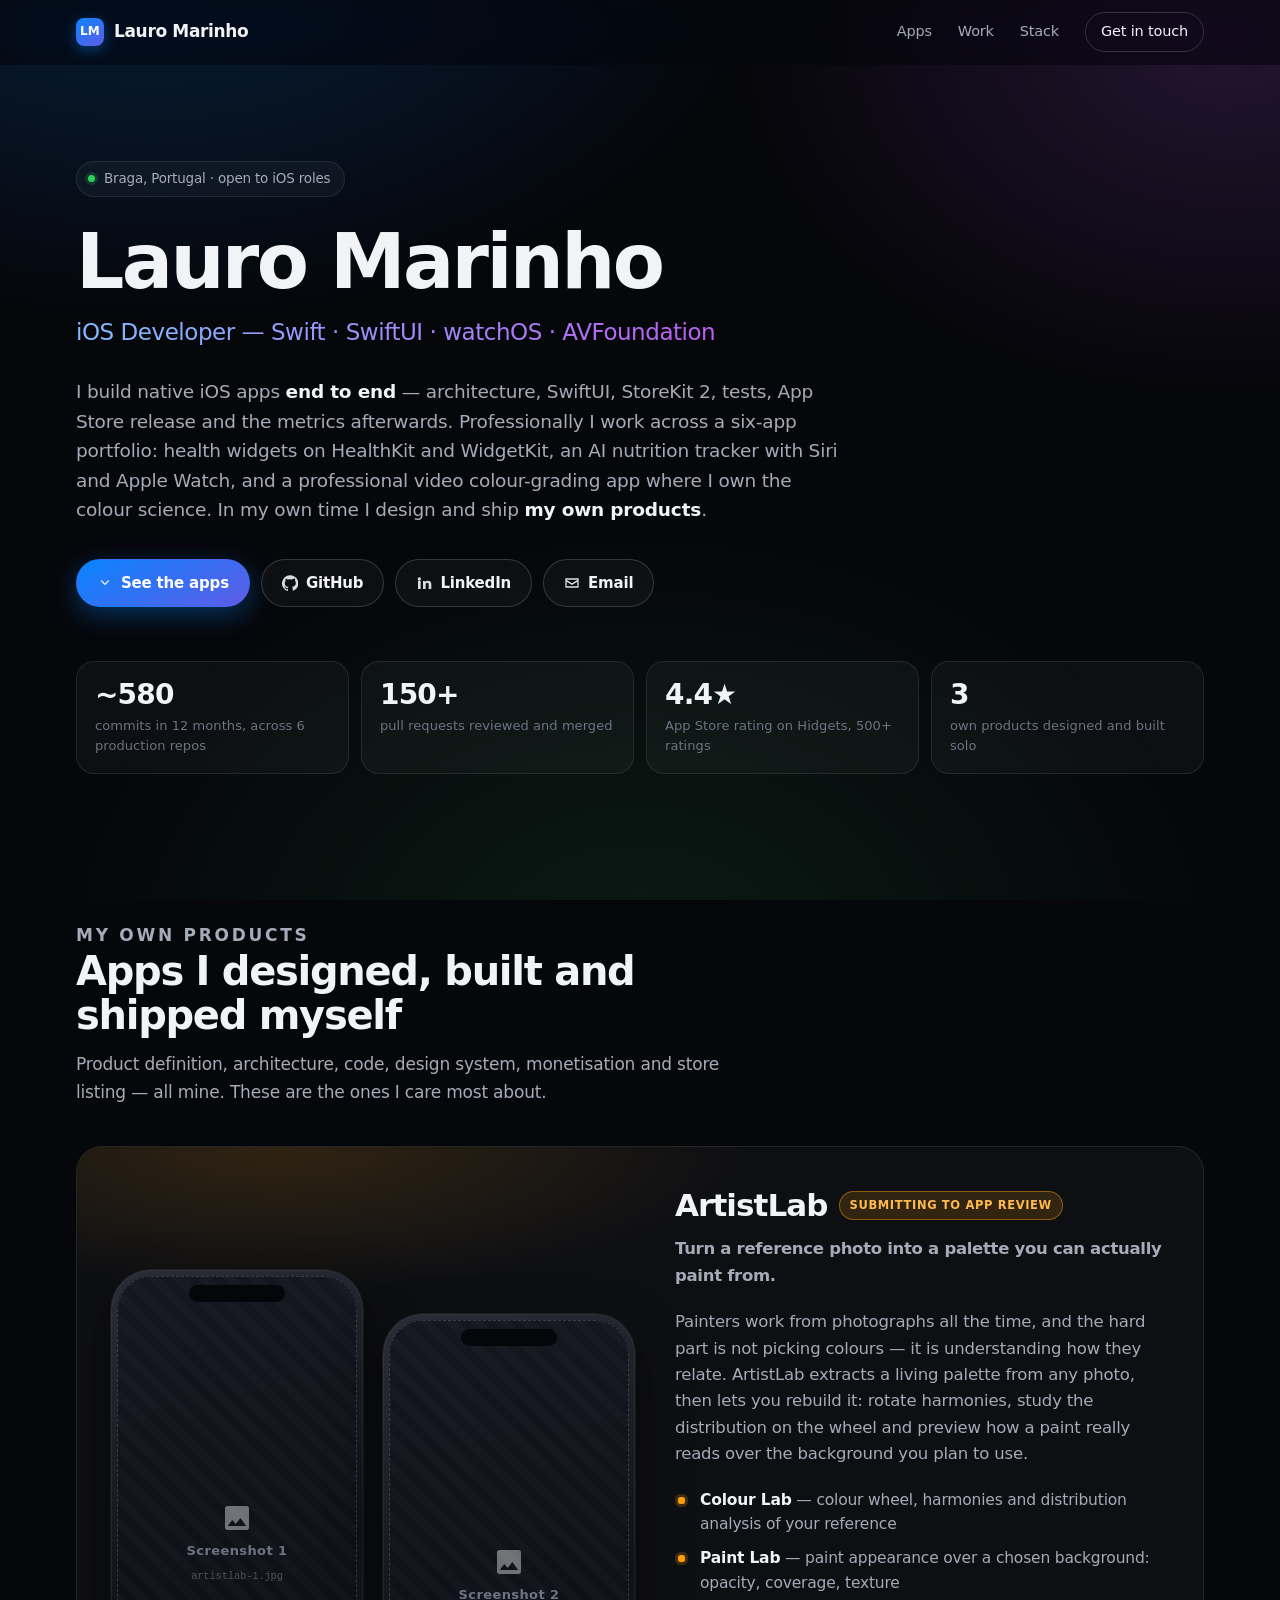
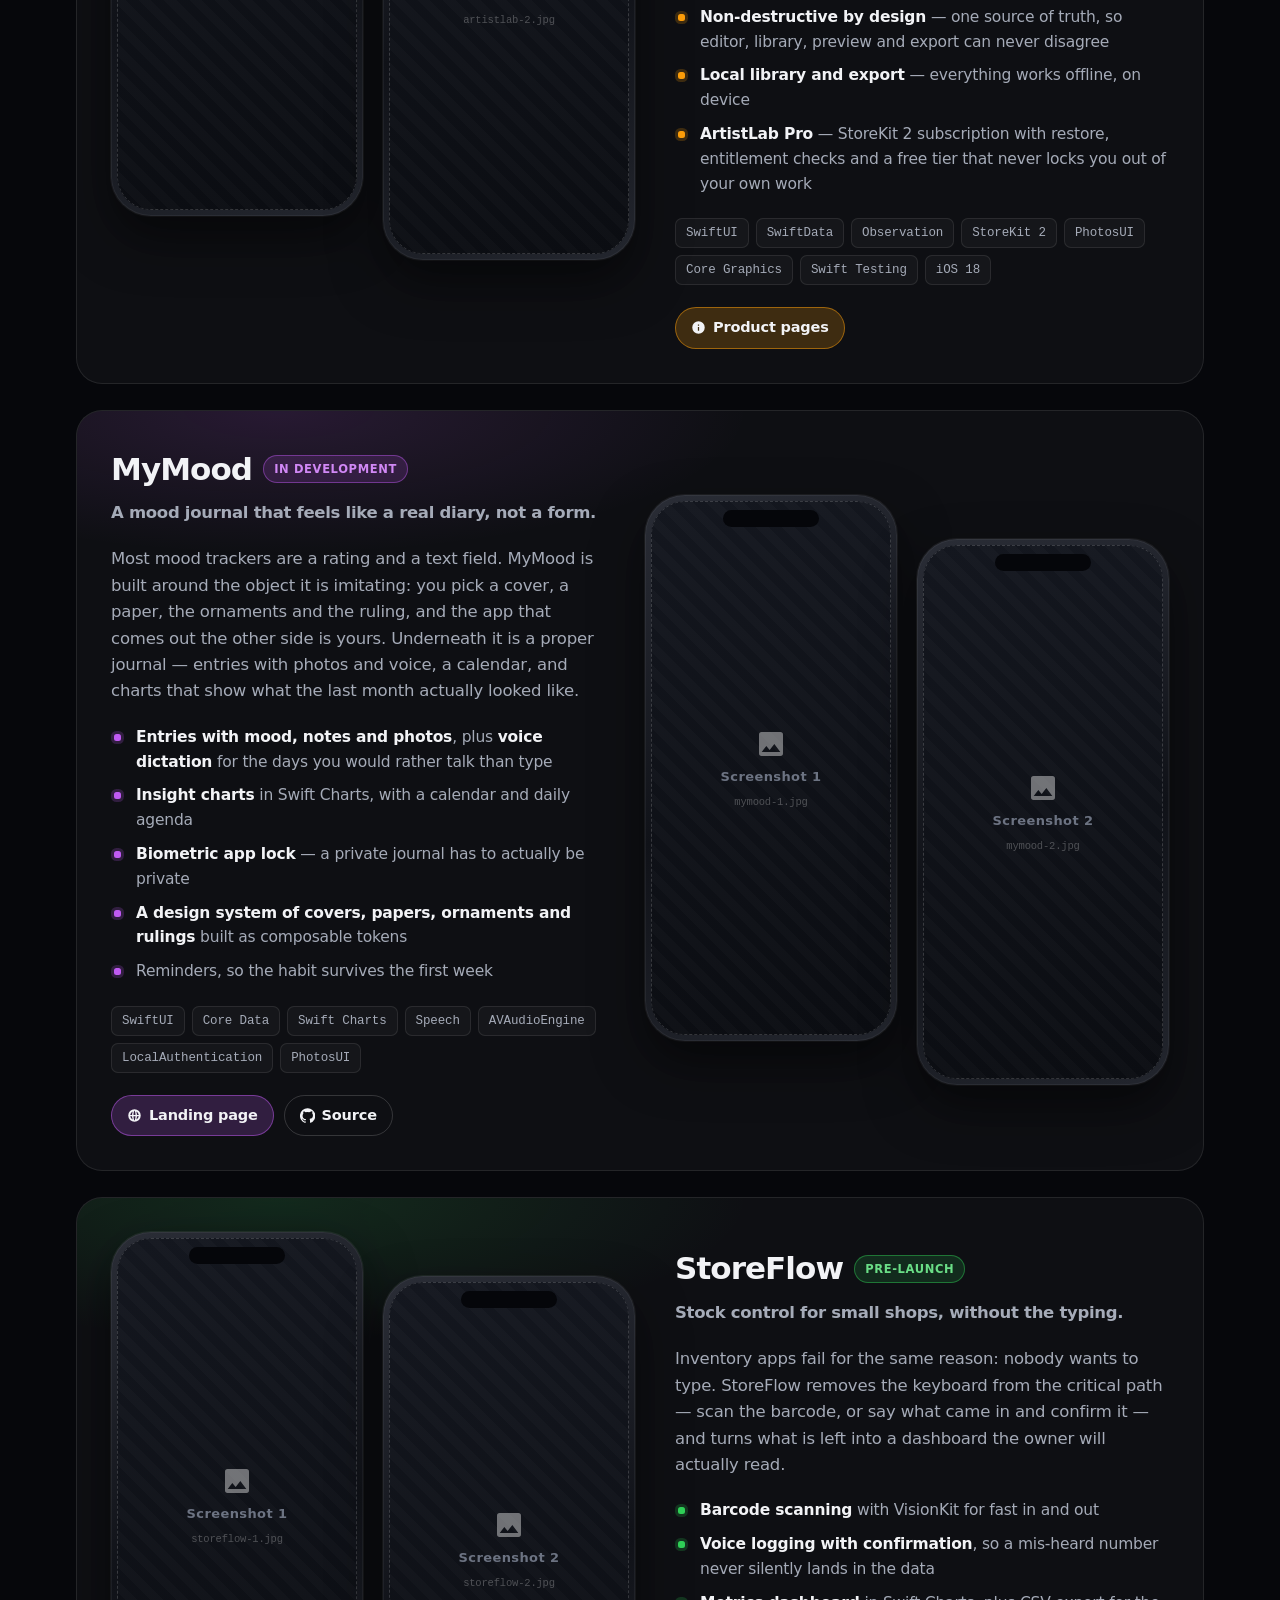
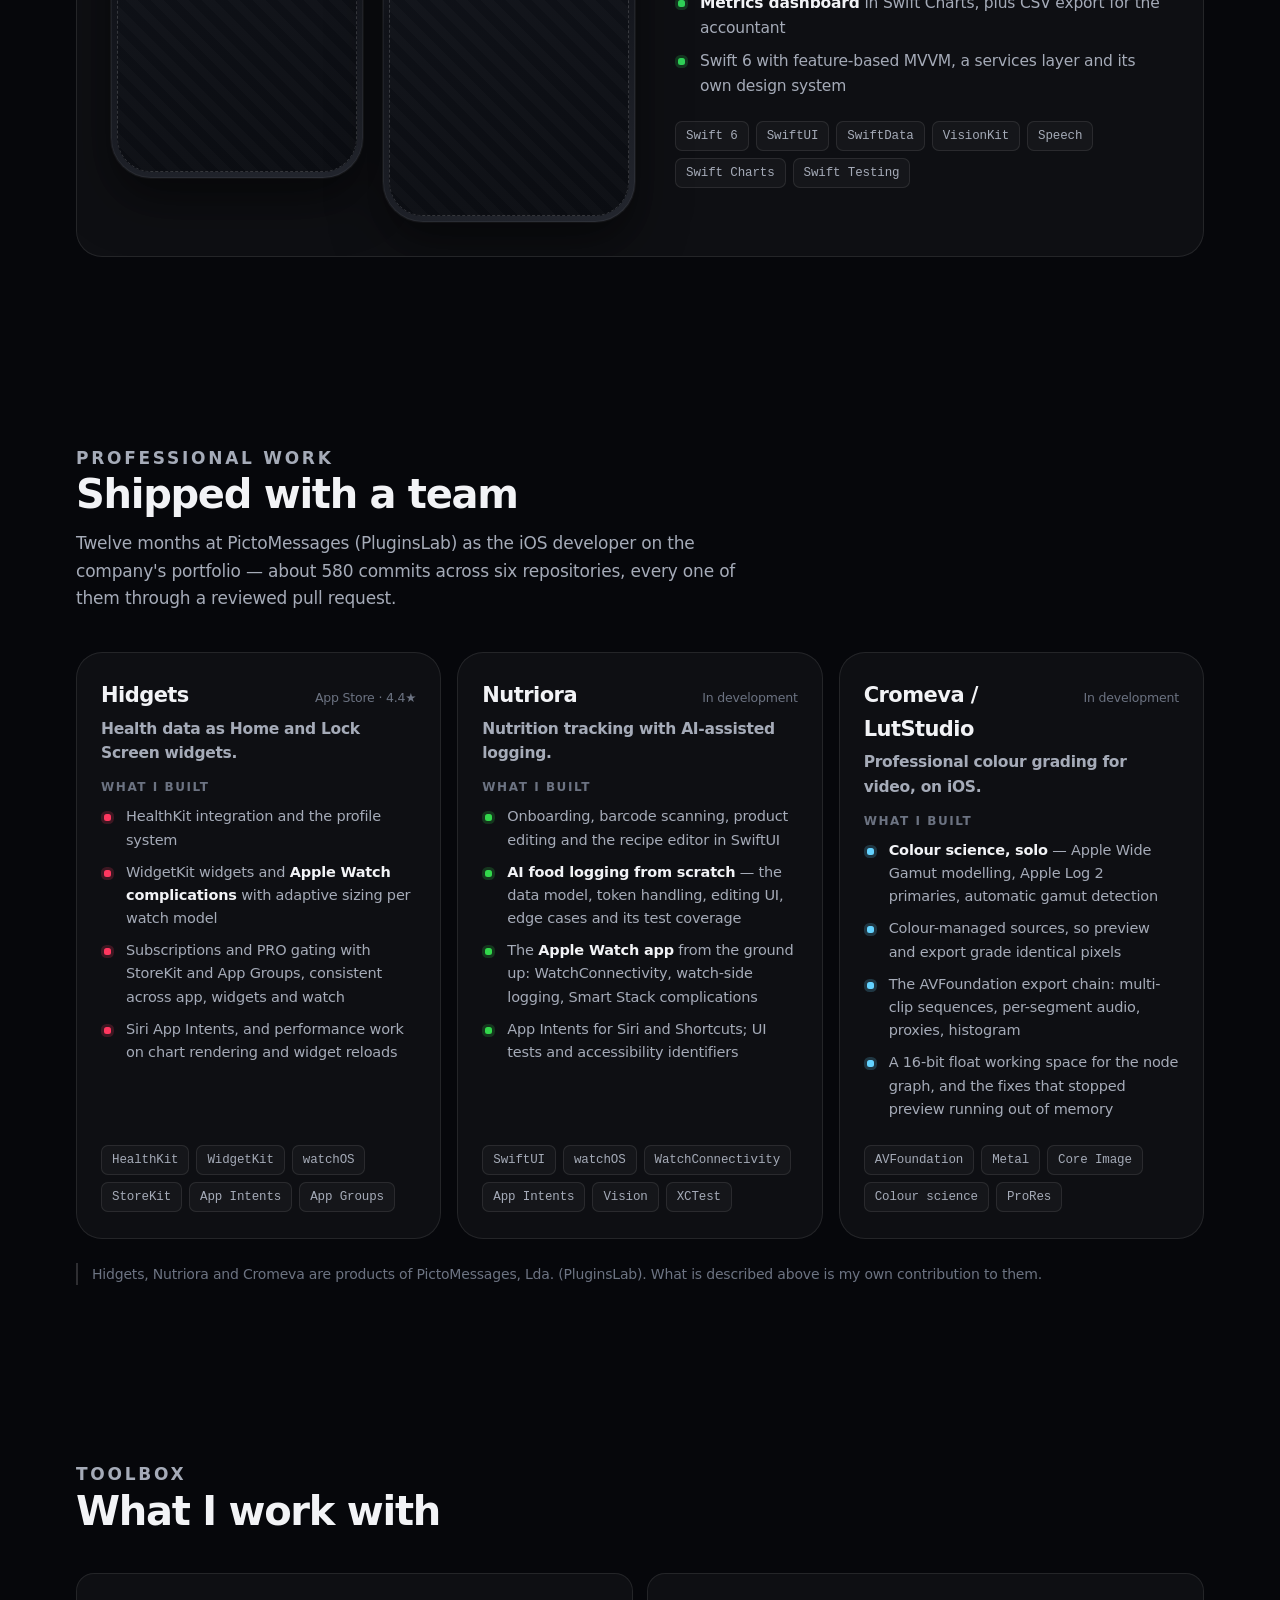
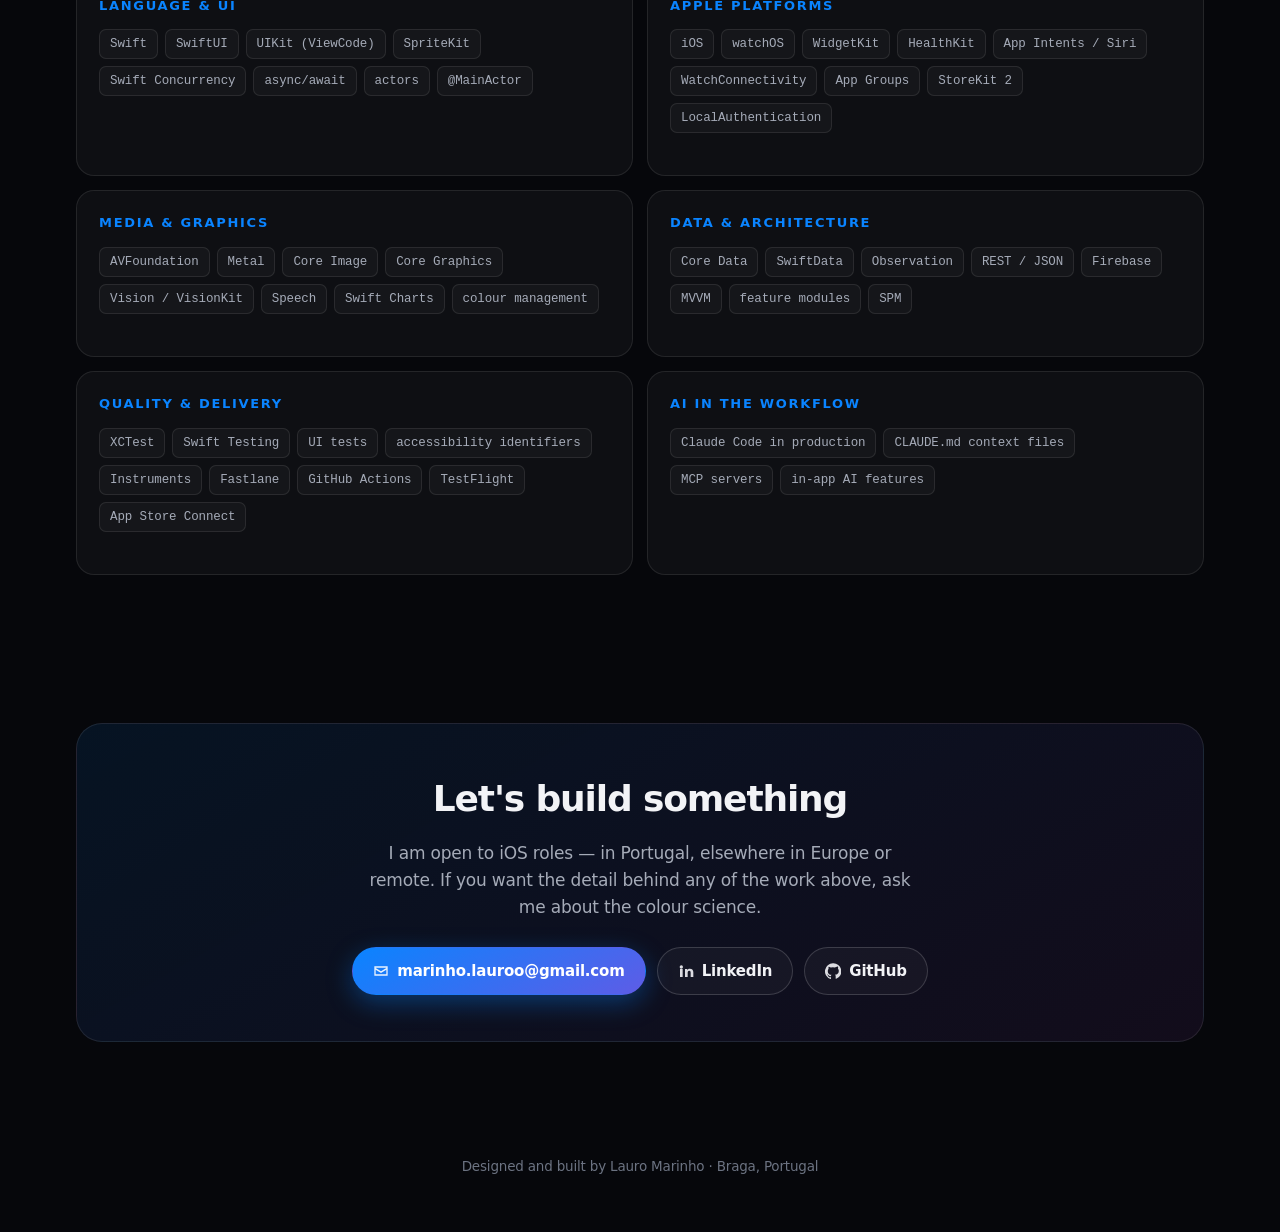
==== commit 85cdf250: "Add real app screenshots and enlarge the device mockups Six screenshots resized to 660px wide and re" ====
--- a/index.html
+++ b/index.html
@@ -130,17 +130,17 @@
       </div>
       <div class="app-shots">
         <div class="phone"><div class="screen">
-          <img src="assets/screens/artistlab-1.png" alt="ArtistLab — palette extracted from a reference photograph">
-          <div class="ph">
-            <svg class="ico" viewBox="0 0 24 24"><path d="M21 19V5a2 2 0 0 0-2-2H5a2 2 0 0 0-2 2v14a2 2 0 0 0 2 2h14a2 2 0 0 0 2-2ZM8.5 13.5l2.5 3 3.5-4.5 4.5 6H5l3.5-4.5Z"/></svg>
-            <span>Screenshot 1</span><small>artistlab-1.png</small>
-          </div>
-        </div></div>
-        <div class="phone"><div class="screen">
-          <img src="assets/screens/artistlab-2.png" alt="ArtistLab — Colour Lab harmonies view">
-          <div class="ph">
-            <svg class="ico" viewBox="0 0 24 24"><path d="M21 19V5a2 2 0 0 0-2-2H5a2 2 0 0 0-2 2v14a2 2 0 0 0 2 2h14a2 2 0 0 0 2-2ZM8.5 13.5l2.5 3 3.5-4.5 4.5 6H5l3.5-4.5Z"/></svg>
-            <span>Screenshot 2</span><small>artistlab-2.png</small>
+          <img src="assets/screens/artistlab-1.jpg" alt="ArtistLab — palette extracted from a reference photograph" width="660" height="1435" loading="lazy" decoding="async">
+          <div class="ph">
+            <svg class="ico" viewBox="0 0 24 24"><path d="M21 19V5a2 2 0 0 0-2-2H5a2 2 0 0 0-2 2v14a2 2 0 0 0 2 2h14a2 2 0 0 0 2-2ZM8.5 13.5l2.5 3 3.5-4.5 4.5 6H5l3.5-4.5Z"/></svg>
+            <span>Screenshot 1</span><small>artistlab-1.jpg</small>
+          </div>
+        </div></div>
+        <div class="phone"><div class="screen">
+          <img src="assets/screens/artistlab-2.jpg" alt="ArtistLab — Paint Lab: how a paint reads over a chosen canvas" width="660" height="1435" loading="lazy" decoding="async">
+          <div class="ph">
+            <svg class="ico" viewBox="0 0 24 24"><path d="M21 19V5a2 2 0 0 0-2-2H5a2 2 0 0 0-2 2v14a2 2 0 0 0 2 2h14a2 2 0 0 0 2-2ZM8.5 13.5l2.5 3 3.5-4.5 4.5 6H5l3.5-4.5Z"/></svg>
+            <span>Screenshot 2</span><small>artistlab-2.jpg</small>
           </div>
         </div></div>
       </div>
@@ -185,17 +185,17 @@
       </div>
       <div class="app-shots">
         <div class="phone"><div class="screen">
-          <img src="assets/screens/mymood-1.png" alt="MyMood — diary cover and home">
-          <div class="ph">
-            <svg class="ico" viewBox="0 0 24 24"><path d="M21 19V5a2 2 0 0 0-2-2H5a2 2 0 0 0-2 2v14a2 2 0 0 0 2 2h14a2 2 0 0 0 2-2ZM8.5 13.5l2.5 3 3.5-4.5 4.5 6H5l3.5-4.5Z"/></svg>
-            <span>Screenshot 1</span><small>mymood-1.png</small>
-          </div>
-        </div></div>
-        <div class="phone"><div class="screen">
-          <img src="assets/screens/mymood-2.png" alt="MyMood — mood insight charts">
-          <div class="ph">
-            <svg class="ico" viewBox="0 0 24 24"><path d="M21 19V5a2 2 0 0 0-2-2H5a2 2 0 0 0-2 2v14a2 2 0 0 0 2 2h14a2 2 0 0 0 2-2ZM8.5 13.5l2.5 3 3.5-4.5 4.5 6H5l3.5-4.5Z"/></svg>
-            <span>Screenshot 2</span><small>mymood-2.png</small>
+          <img src="assets/screens/mymood-1.jpg" alt="MyMood — the diary, with entries filtered by mood" width="660" height="1435" loading="lazy" decoding="async">
+          <div class="ph">
+            <svg class="ico" viewBox="0 0 24 24"><path d="M21 19V5a2 2 0 0 0-2-2H5a2 2 0 0 0-2 2v14a2 2 0 0 0 2 2h14a2 2 0 0 0 2-2ZM8.5 13.5l2.5 3 3.5-4.5 4.5 6H5l3.5-4.5Z"/></svg>
+            <span>Screenshot 1</span><small>mymood-1.jpg</small>
+          </div>
+        </div></div>
+        <div class="phone"><div class="screen">
+          <img src="assets/screens/mymood-2.jpg" alt="MyMood — a journal entry with photo and note" width="660" height="1435" loading="lazy" decoding="async">
+          <div class="ph">
+            <svg class="ico" viewBox="0 0 24 24"><path d="M21 19V5a2 2 0 0 0-2-2H5a2 2 0 0 0-2 2v14a2 2 0 0 0 2 2h14a2 2 0 0 0 2-2ZM8.5 13.5l2.5 3 3.5-4.5 4.5 6H5l3.5-4.5Z"/></svg>
+            <span>Screenshot 2</span><small>mymood-2.jpg</small>
           </div>
         </div></div>
       </div>
@@ -228,17 +228,17 @@
       </div>
       <div class="app-shots">
         <div class="phone"><div class="screen">
-          <img src="assets/screens/storeflow-1.png" alt="StoreFlow — inventory dashboard">
-          <div class="ph">
-            <svg class="ico" viewBox="0 0 24 24"><path d="M21 19V5a2 2 0 0 0-2-2H5a2 2 0 0 0-2 2v14a2 2 0 0 0 2 2h14a2 2 0 0 0 2-2ZM8.5 13.5l2.5 3 3.5-4.5 4.5 6H5l3.5-4.5Z"/></svg>
-            <span>Screenshot 1</span><small>storeflow-1.png</small>
-          </div>
-        </div></div>
-        <div class="phone"><div class="screen">
-          <img src="assets/screens/storeflow-2.png" alt="StoreFlow — barcode scanning">
-          <div class="ph">
-            <svg class="ico" viewBox="0 0 24 24"><path d="M21 19V5a2 2 0 0 0-2-2H5a2 2 0 0 0-2 2v14a2 2 0 0 0 2 2h14a2 2 0 0 0 2-2ZM8.5 13.5l2.5 3 3.5-4.5 4.5 6H5l3.5-4.5Z"/></svg>
-            <span>Screenshot 2</span><small>storeflow-2.png</small>
+          <img src="assets/screens/storeflow-1.jpg" alt="StoreFlow — the stock dashboard" width="660" height="1435" loading="lazy" decoding="async">
+          <div class="ph">
+            <svg class="ico" viewBox="0 0 24 24"><path d="M21 19V5a2 2 0 0 0-2-2H5a2 2 0 0 0-2 2v14a2 2 0 0 0 2 2h14a2 2 0 0 0 2-2ZM8.5 13.5l2.5 3 3.5-4.5 4.5 6H5l3.5-4.5Z"/></svg>
+            <span>Screenshot 1</span><small>storeflow-1.jpg</small>
+          </div>
+        </div></div>
+        <div class="phone"><div class="screen">
+          <img src="assets/screens/storeflow-2.jpg" alt="StoreFlow — scanning a product barcode" width="660" height="1435" loading="lazy" decoding="async">
+          <div class="ph">
+            <svg class="ico" viewBox="0 0 24 24"><path d="M21 19V5a2 2 0 0 0-2-2H5a2 2 0 0 0-2 2v14a2 2 0 0 0 2 2h14a2 2 0 0 0 2-2ZM8.5 13.5l2.5 3 3.5-4.5 4.5 6H5l3.5-4.5Z"/></svg>
+            <span>Screenshot 2</span><small>storeflow-2.jpg</small>
           </div>
         </div></div>
       </div>
--- a/styles.css
+++ b/styles.css
@@ -22,7 +22,7 @@
   --radius-md: 18px;
   --radius-sm: 11px;
 
-  --maxw: 1080px;
+  --maxw: 1180px;
   --font: -apple-system, BlinkMacSystemFont, "SF Pro Display", "SF Pro Text",
     "Segoe UI", Inter, system-ui, "Helvetica Neue", Arial, sans-serif;
   --mono: ui-monospace, SFMono-Regular, "SF Mono", Menlo, monospace;
@@ -285,7 +285,7 @@
   margin-bottom: 26px;
   overflow: hidden;
   display: grid;
-  grid-template-columns: 1fr 330px;
+  grid-template-columns: 1fr 524px;
   gap: 40px;
   align-items: center;
 }
@@ -298,7 +298,7 @@
   opacity: 0.14;
   pointer-events: none;
 }
-.app:nth-child(even) { grid-template-columns: 330px 1fr; }
+.app:nth-child(even) { grid-template-columns: 524px 1fr; }
 .app:nth-child(even) .app-body { order: 2; }
 .app:nth-child(even) .app-shots { order: 1; }
 
@@ -406,23 +406,26 @@
    ========================================================================== */
 .app-shots {
   display: flex;
-  gap: 16px;
+  gap: 20px;
   justify-content: center;
   align-items: flex-start;
 }
-.app-shots .phone:nth-child(2) { margin-top: 30px; }
-@media (max-width: 460px) {
-  .app-shots { gap: 12px; }
-  .app-shots .phone:nth-child(2) { margin-top: 20px; }
+.app-shots .phone:nth-child(2) { margin-top: 44px; }
+/* On a phone, stack the two screens instead of shrinking them to nothing —
+   the screenshots are the point of the card. */
+@media (max-width: 620px) {
+  .app-shots { flex-direction: column; align-items: center; gap: 26px; }
+  .app-shots .phone { max-width: 272px; width: 100%; }
+  .app-shots .phone:nth-child(2) { margin-top: 0; }
 }
 
 .phone {
   position: relative;
   flex: 1 1 0;
-  max-width: 158px;
+  max-width: 252px;
   aspect-ratio: 9 / 19.5;
-  border-radius: 30px;
-  padding: 5px;
+  border-radius: 40px;
+  padding: 6px;
   background: linear-gradient(160deg, #2a2d36, #101218 55%, #23262e);
   box-shadow:
     0 22px 50px rgba(0, 0, 0, 0.55),
@@ -436,7 +439,7 @@
   position: relative;
   width: 100%;
   height: 100%;
-  border-radius: 25px;
+  border-radius: 34px;
   overflow: hidden;
   background: linear-gradient(170deg, #14171f, #0b0d12);
 }
@@ -453,11 +456,11 @@
 .phone .screen::after {
   content: "";
   position: absolute;
-  top: 7px;
+  top: 9px;
   left: 50%;
   transform: translateX(-50%);
-  width: 44%;
-  height: 13px;
+  width: 40%;
+  height: 17px;
   border-radius: 999px;
   background: #05060a;
   z-index: 3;
@@ -472,26 +475,26 @@
   gap: 7px;
   text-align: center;
   padding: 14px;
-  border-radius: 25px;
+  border-radius: 34px;
   border: 1.5px dashed rgba(255, 255, 255, 0.16);
   background:
     repeating-linear-gradient(45deg, rgba(255,255,255,0.018) 0 9px, transparent 9px 18px);
 }
 .ph .ico {
-  width: 26px;
-  height: 26px;
+  width: 32px;
+  height: 32px;
   opacity: 0.4;
   fill: #fff;
 }
 .ph span {
-  font-size: 11.5px;
+  font-size: 13px;
   font-weight: 600;
   color: var(--text-faint);
   letter-spacing: 0.03em;
 }
 .ph small {
   font-family: var(--mono);
-  font-size: 9.5px;
+  font-size: 10.5px;
   color: rgba(255, 255, 255, 0.26);
   word-break: break-all;
   line-height: 1.35;
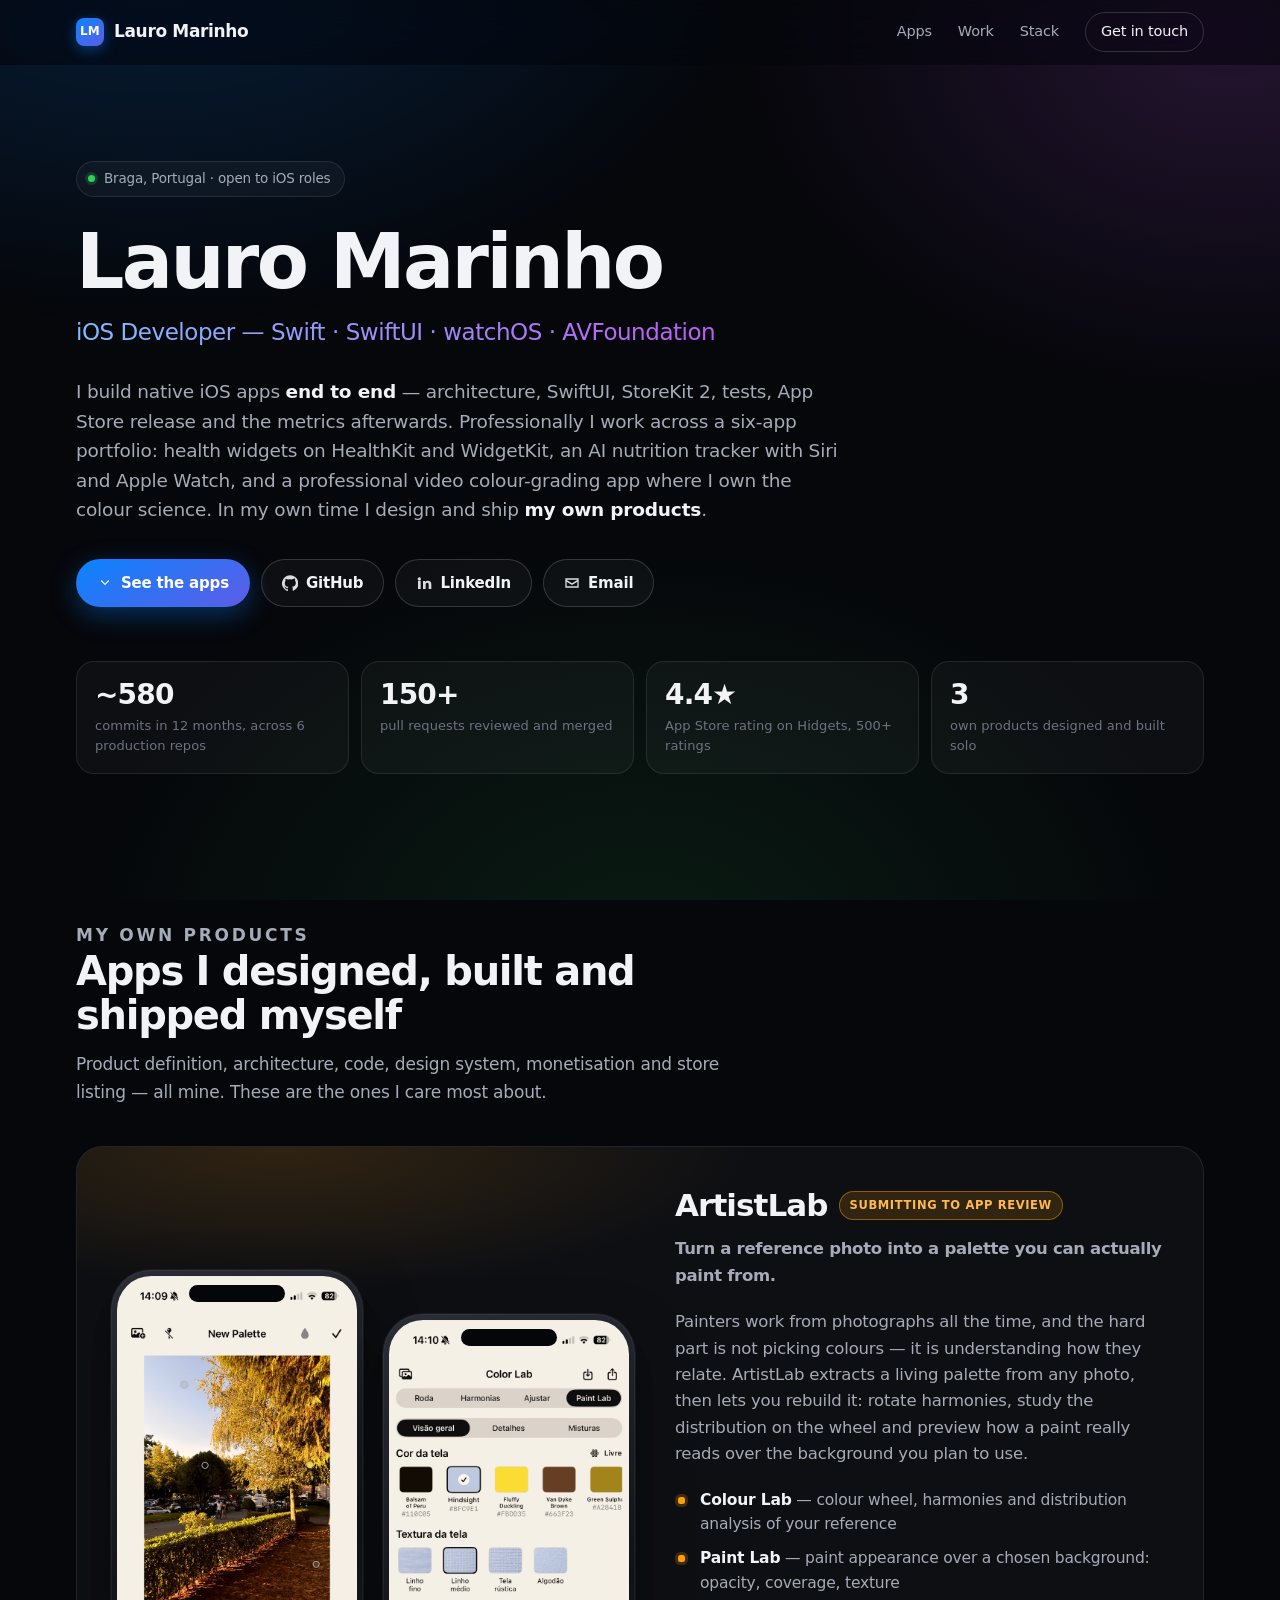
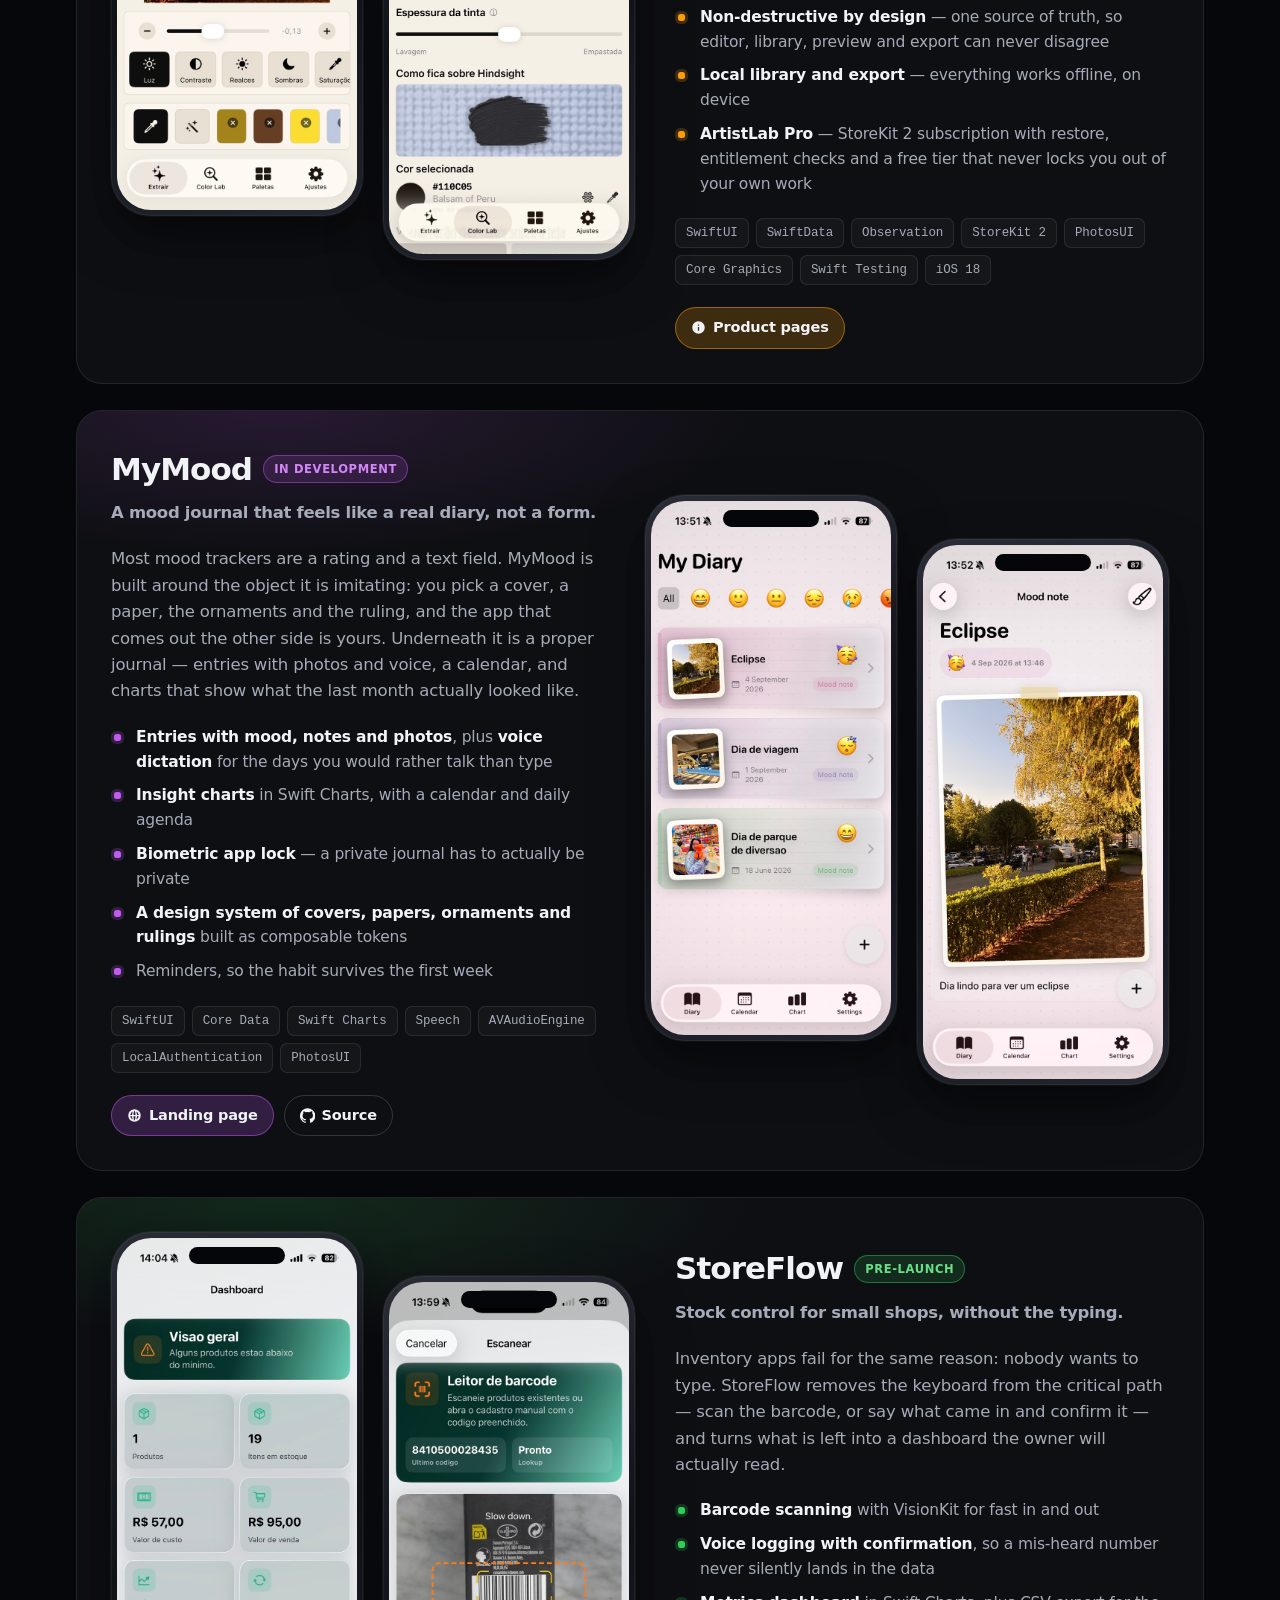
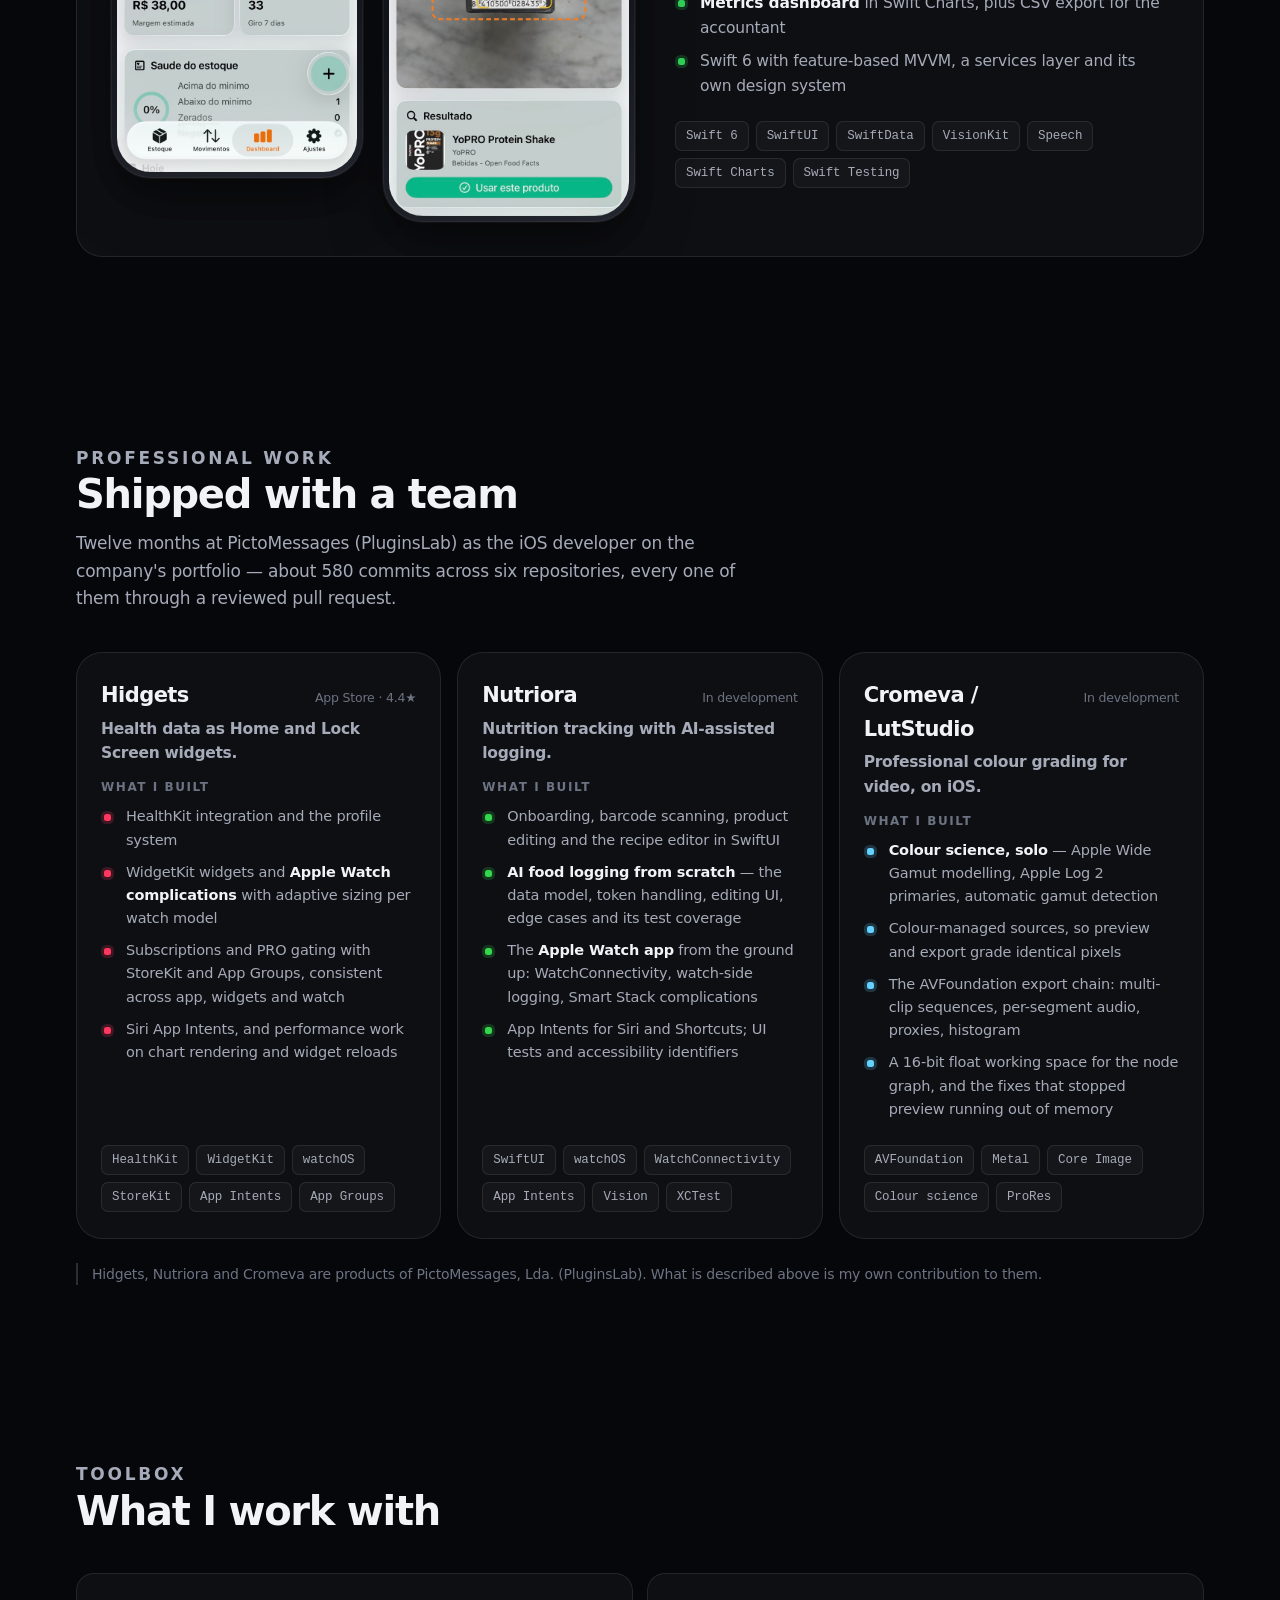
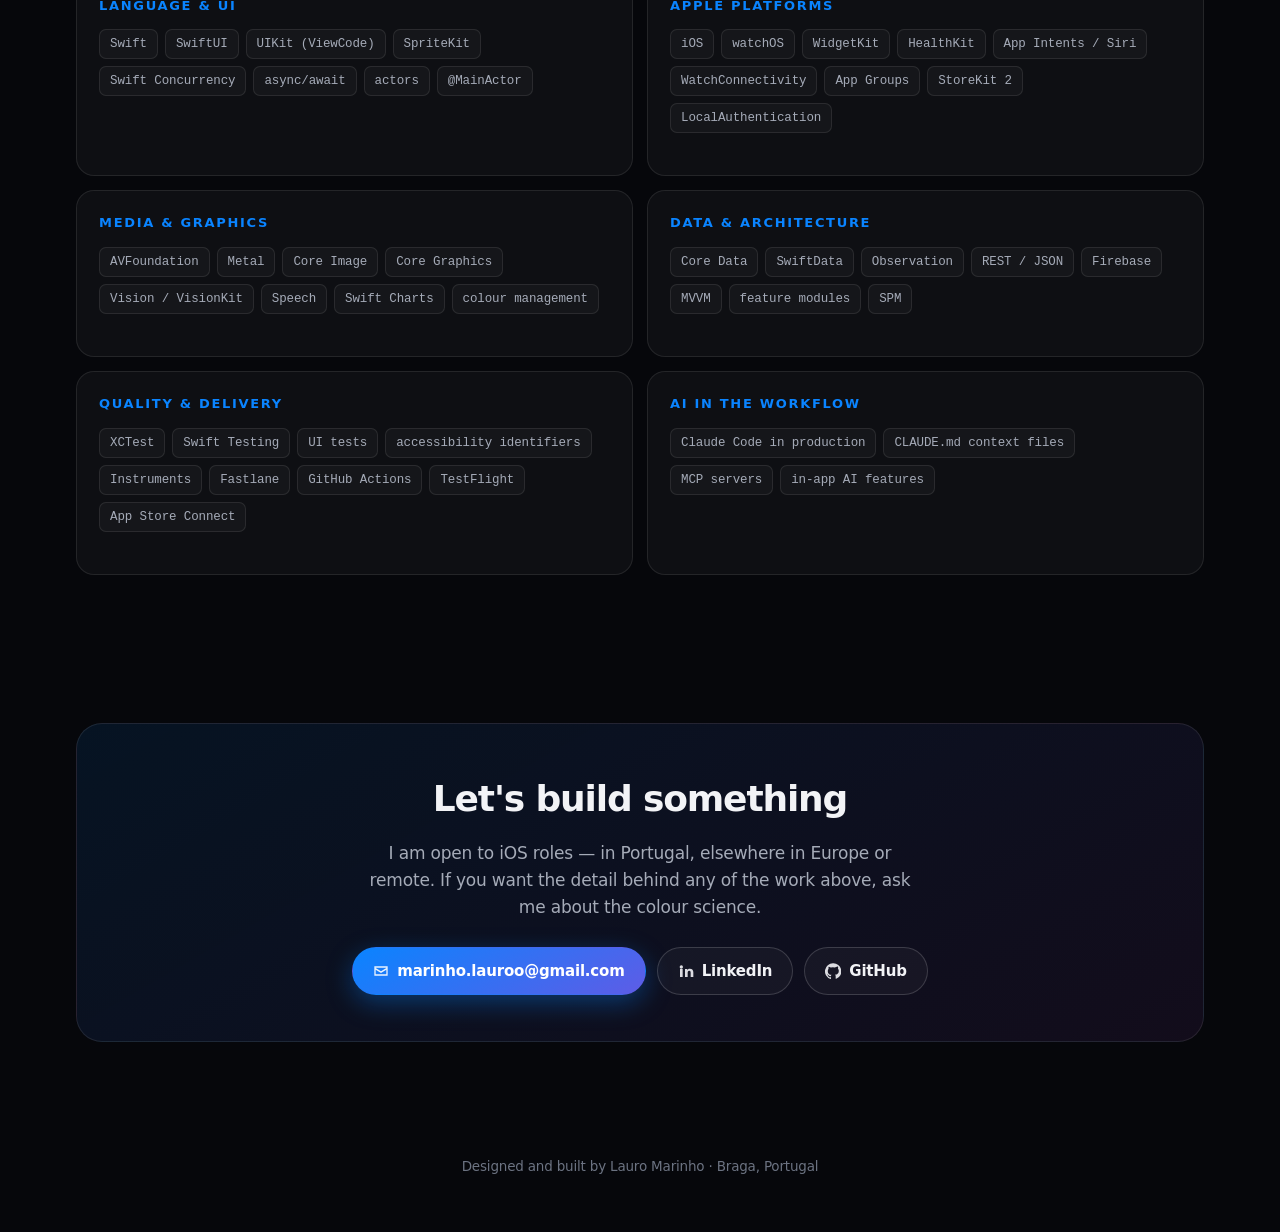
==== commit 5ba34afe: "Fix screenshots never loading behind the placeholder The image was hidden with display:none until it" ====
--- a/index.html
+++ b/index.html
@@ -428,9 +428,11 @@
 <script>
   // Show a real screenshot as soon as the file exists; otherwise keep the placeholder.
   document.querySelectorAll('.phone .screen img').forEach(function (img) {
-    var reveal = function () { img.closest('.phone').classList.add('has-shot'); };
-    if (img.complete && img.naturalWidth > 0) reveal();
-    else img.addEventListener('load', reveal);
+    var reveal = function () {
+      if (img.naturalWidth > 0) img.closest('.phone').classList.add('has-shot');
+    };
+    if (img.complete) reveal();
+    img.addEventListener('load', reveal);
   });
 
   // Nav hairline once scrolled.
--- a/styles.css
+++ b/styles.css
@@ -443,14 +443,20 @@
   overflow: hidden;
   background: linear-gradient(170deg, #14171f, #0b0d12);
 }
+/* The image keeps a layout box (opacity, not display:none) — otherwise
+   loading="lazy" never fires and the screenshot would never load at all. */
 .phone .screen img {
-  display: none;
+  position: absolute;
+  inset: 0;
   width: 100%;
   height: 100%;
   object-fit: cover;
-}
-.phone.has-shot .screen img { display: block; }
-.phone.has-shot .ph { display: none; }
+  opacity: 0;
+  z-index: 2;
+  transition: opacity 0.35s ease;
+}
+.phone.has-shot .screen img { opacity: 1; }
+.phone.has-shot .ph { opacity: 0; }
 
 /* dynamic island */
 .phone .screen::after {
@@ -469,6 +475,8 @@
 .ph {
   position: absolute;
   inset: 0;
+  z-index: 1;
+  transition: opacity 0.35s ease;
   display: grid;
   place-content: center;
   justify-items: center;
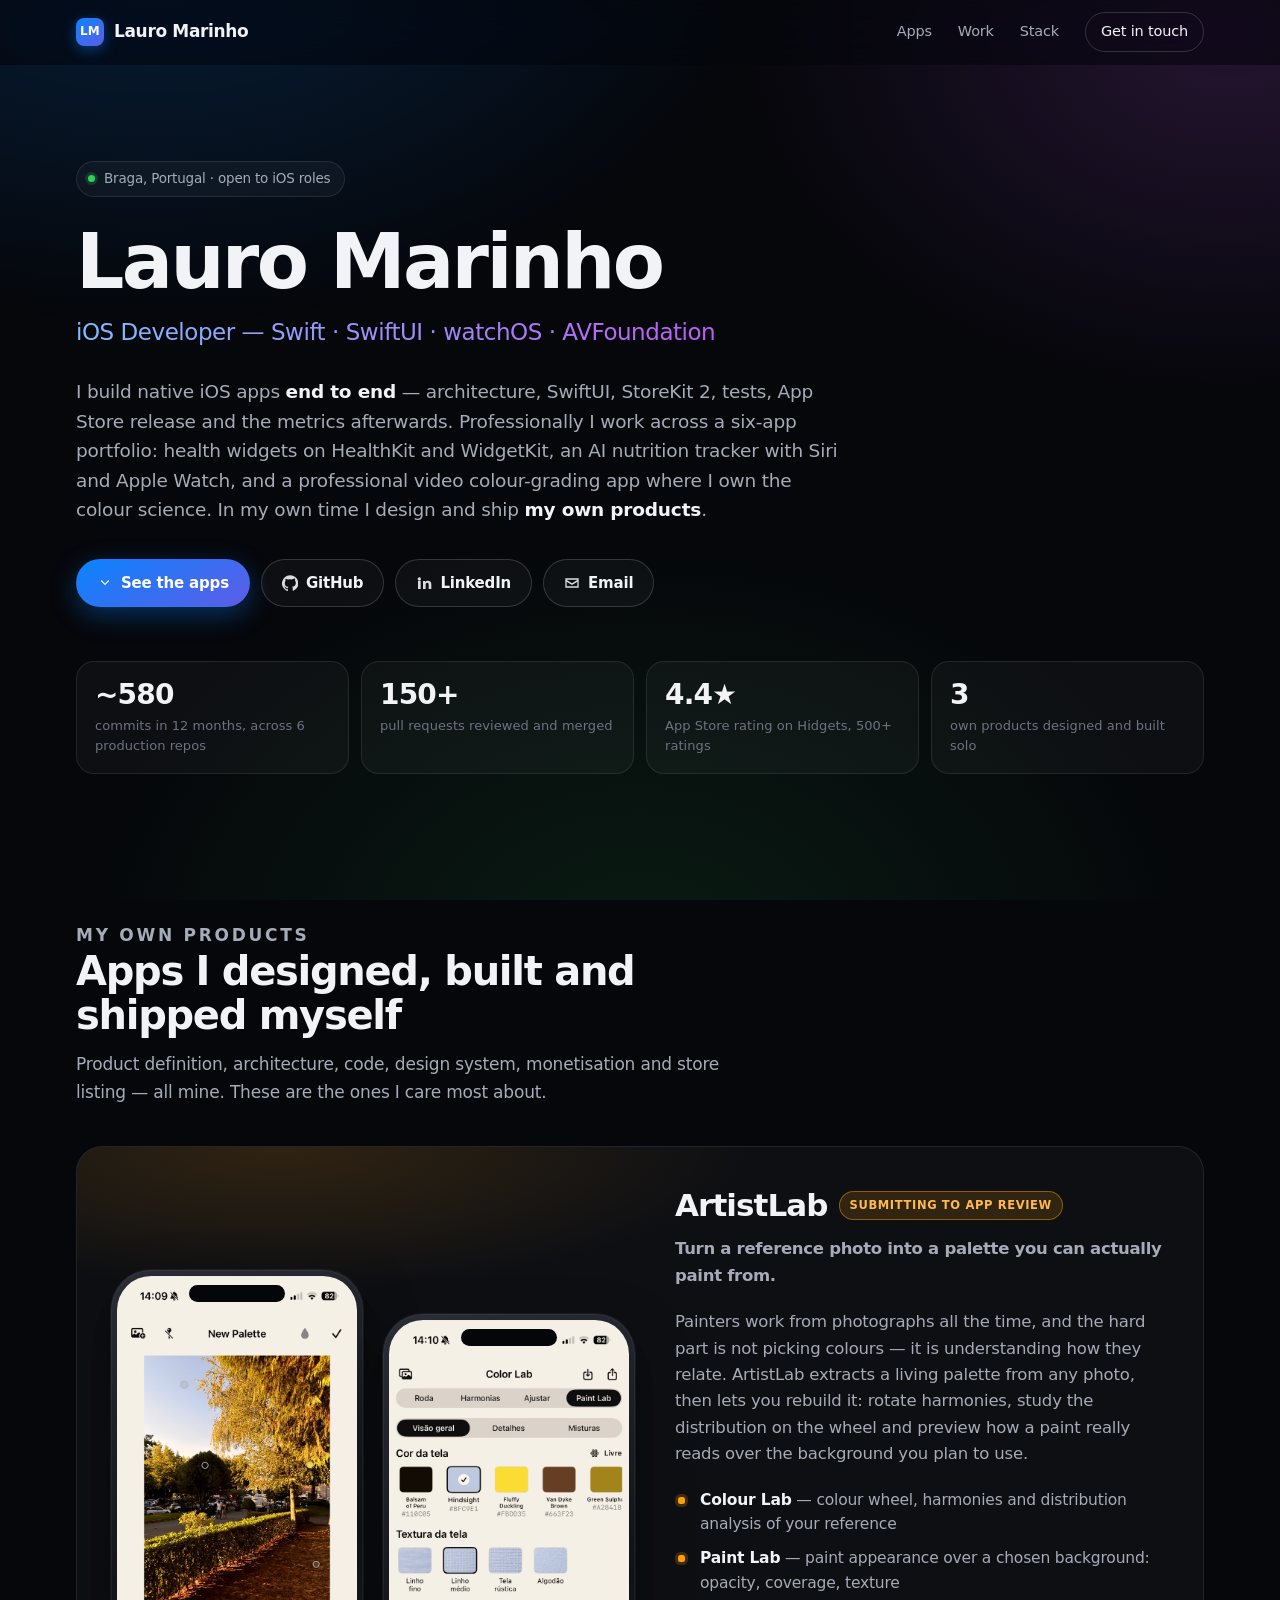
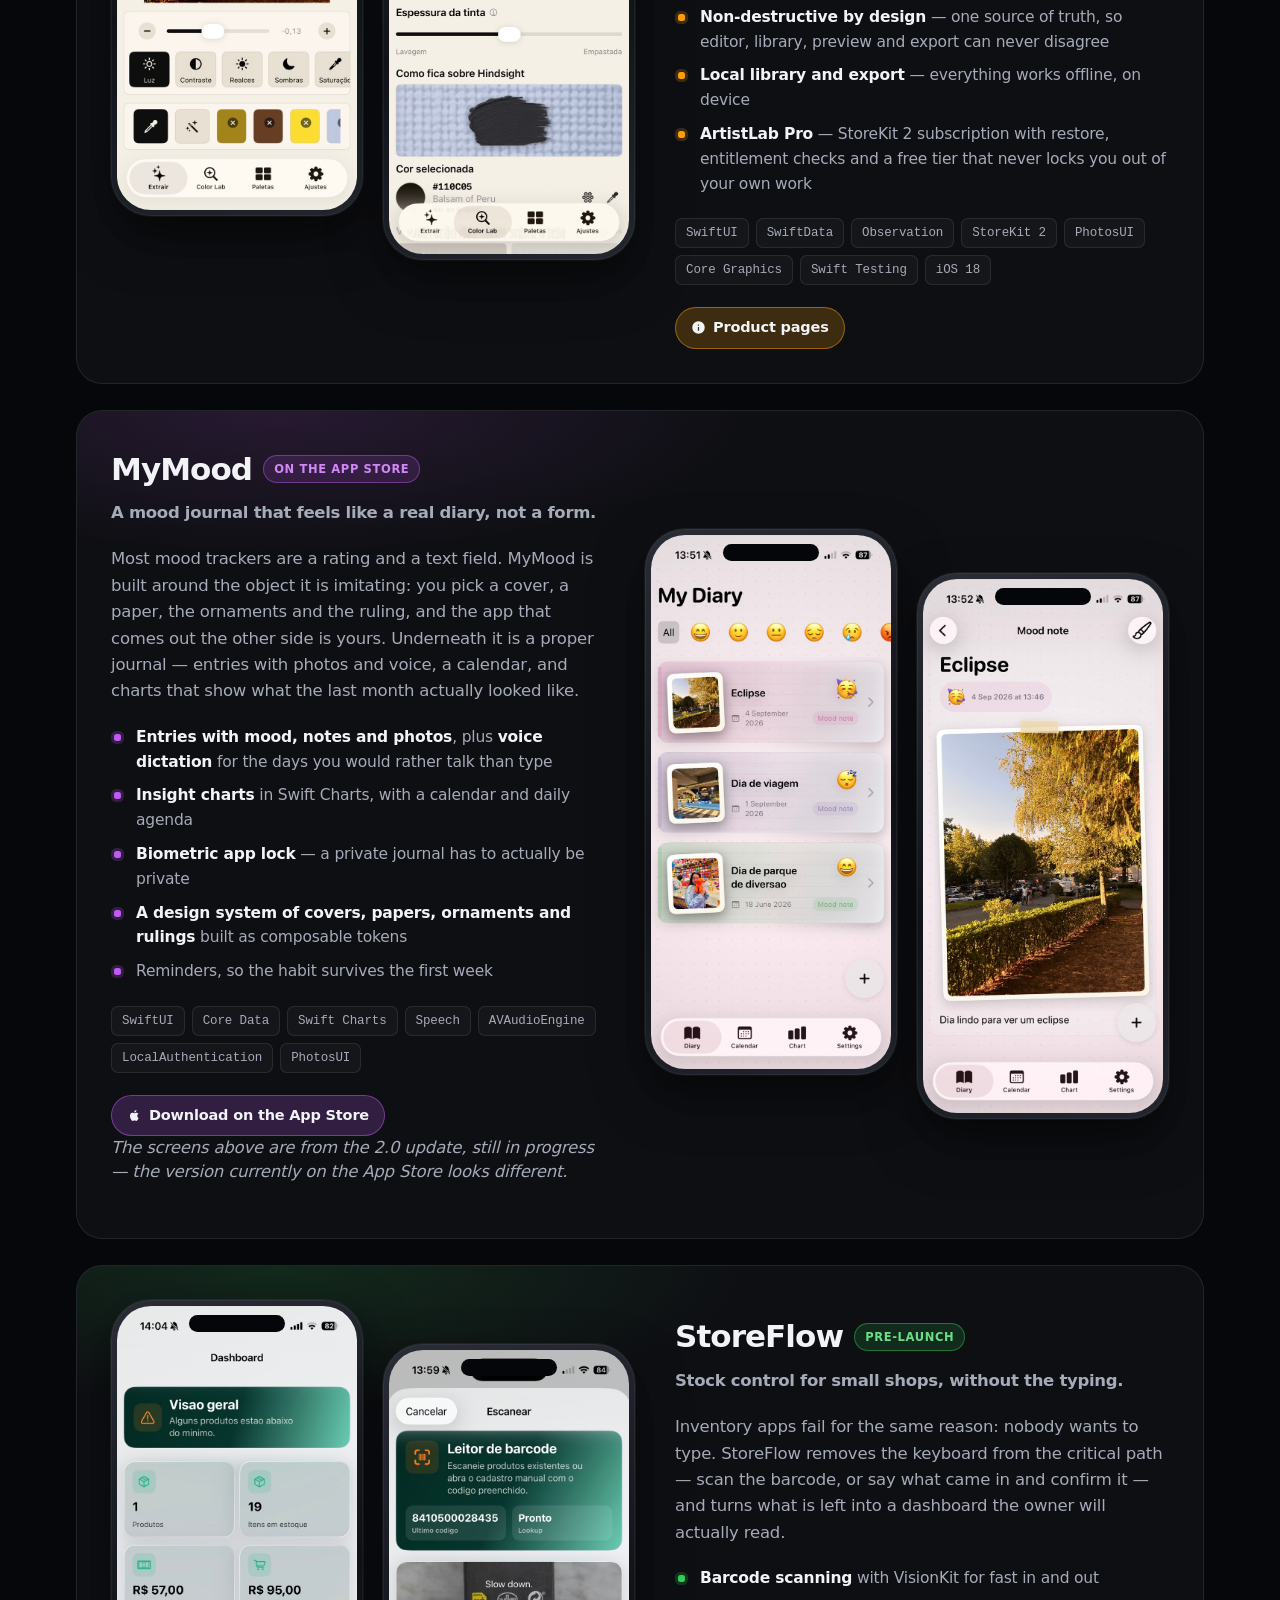
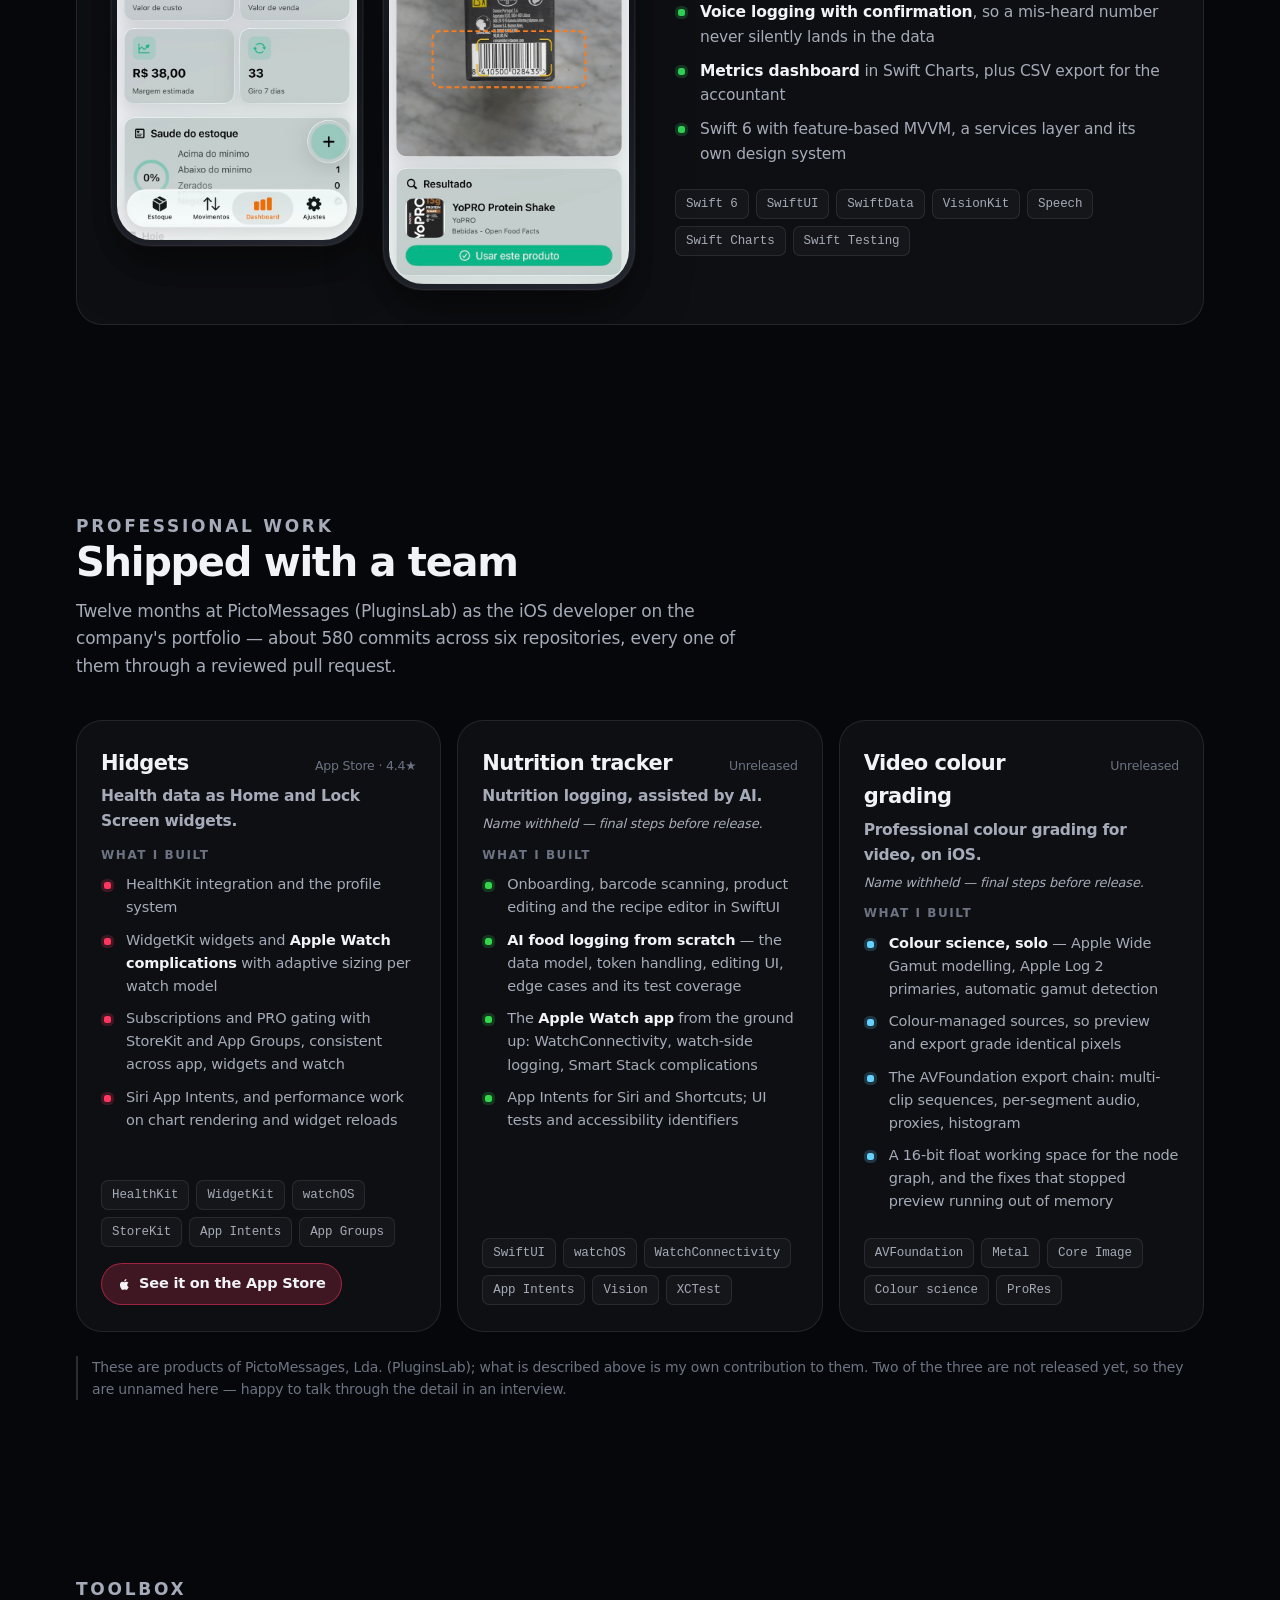
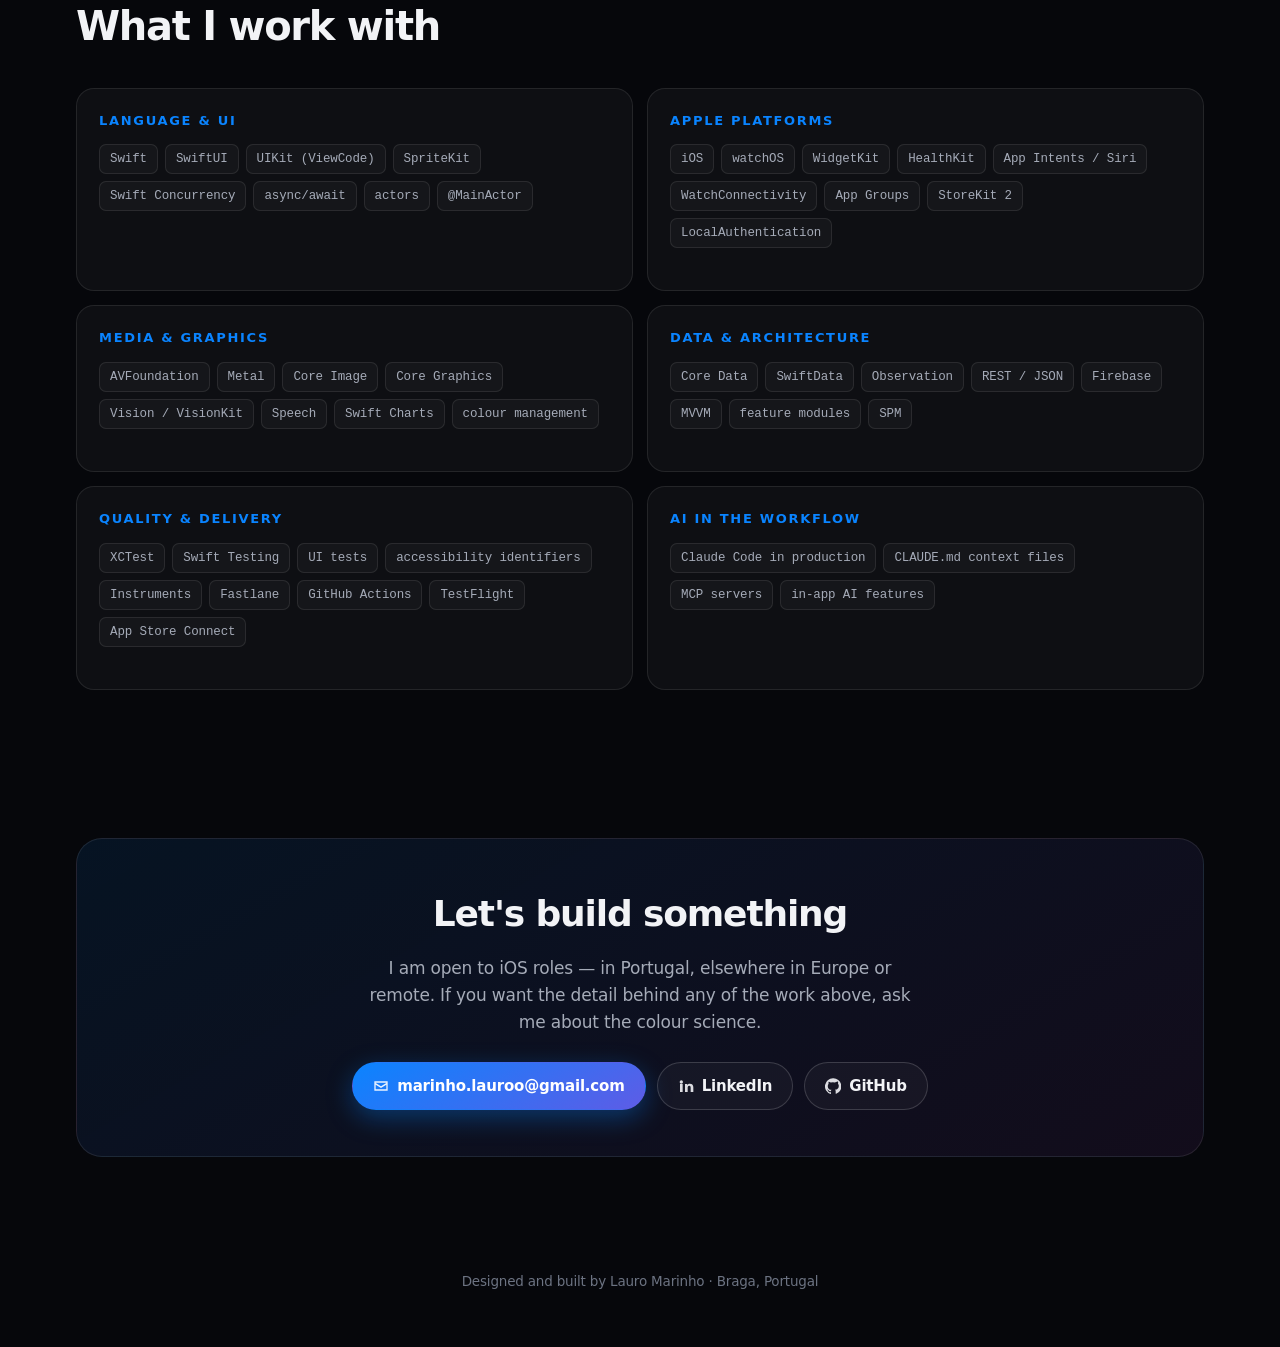
==== commit 213e780f: "Add App Store links and anonymise the unreleased apps MyMood and Hidgets now link straight to their " ====
--- a/index.html
+++ b/index.html
@@ -151,7 +151,7 @@
       <div class="app-body">
         <div class="app-title">
           <h3>MyMood</h3>
-          <span class="pill">In development</span>
+          <span class="pill">On the App Store</span>
         </div>
         <p class="tagline">A mood journal that feels like a real diary, not a form.</p>
         <p>
@@ -173,15 +173,13 @@
           <span class="chip">LocalAuthentication</span><span class="chip">PhotosUI</span>
         </div>
         <div class="links">
-          <a class="link solid" href="https://lauromarinho.github.io/mymood-landing/" target="_blank" rel="noopener">
-            <svg viewBox="0 0 24 24"><path d="M12 2a10 10 0 1 0 0 20 10 10 0 0 0 0-20Zm6.9 9h-2.95a15.6 15.6 0 0 0-1.2-5.34A8.03 8.03 0 0 1 18.9 11ZM12 4.04c.83 1.2 1.48 3.3 1.63 6.96h-3.26C10.52 7.34 11.17 5.24 12 4.04ZM5.1 11a8.03 8.03 0 0 1 4.15-5.34A15.6 15.6 0 0 0 8.05 11H5.1Zm0 2h2.95c.1 2.02.5 3.87 1.2 5.34A8.03 8.03 0 0 1 5.1 13Zm5.27 0h3.26c-.15 3.66-.8 5.76-1.63 6.96-.83-1.2-1.48-3.3-1.63-6.96Zm4.38 5.34c.7-1.47 1.1-3.32 1.2-5.34h2.95a8.03 8.03 0 0 1-4.15 5.34Z"/></svg>
-            Landing page
+          <a class="link solid" href="https://apps.apple.com/br/app/mymood/id6748285756?l=en-GB" target="_blank" rel="noopener">
+            <svg viewBox="0 0 24 24"><path d="M16.4 12.7c0-2.2 1.8-3.3 1.9-3.4-1-1.5-2.6-1.7-3.2-1.7-1.4-.1-2.7.8-3.3.8-.7 0-1.7-.8-2.8-.8-1.5 0-2.8.8-3.6 2.1-1.5 2.6-.4 6.5 1.1 8.7.7 1 1.6 2.2 2.7 2.2 1.1 0 1.5-.7 2.8-.7s1.7.7 2.8.7c1.2 0 1.9-1.1 2.6-2.1.8-1.2 1.2-2.4 1.2-2.5-.1 0-2.2-.9-2.2-3.3ZM14.2 5.9c.6-.7 1-1.7.9-2.7-.9 0-2 .6-2.6 1.3-.6.6-1.1 1.7-.9 2.6 1 .1 2-.5 2.6-1.2Z"/></svg>
+            Download on the App Store
           </a>
-          <a class="link" href="https://github.com/LauroMarinho/MyMood" target="_blank" rel="noopener">
-            <svg viewBox="0 0 24 24"><path d="M12 .5a12 12 0 0 0-3.8 23.4c.6.1.8-.3.8-.6v-2c-3.3.7-4-1.6-4-1.6-.6-1.4-1.4-1.8-1.4-1.8-1-.7.1-.7.1-.7 1.2.1 1.8 1.2 1.8 1.2 1 1.8 2.8 1.3 3.5 1 .1-.8.4-1.3.7-1.6-2.7-.3-5.5-1.3-5.5-5.9 0-1.3.5-2.4 1.2-3.2-.1-.3-.5-1.5.1-3.2 0 0 1-.3 3.3 1.2a11.5 11.5 0 0 1 6 0C18.4 5 19.4 5.3 19.4 5.3c.6 1.7.2 2.9.1 3.2.8.8 1.2 1.9 1.2 3.2 0 4.6-2.8 5.6-5.5 5.9.4.4.8 1.1.8 2.2v3.3c0 .3.2.7.8.6A12 12 0 0 0 12 .5Z"/></svg>
-            Source
-          </a>
-        </div>
+        </div>
+        <p class="disclaimer">The screens above are from the 2.0 update, still in progress — the version
+           currently on the App Store looks different.</p>
       </div>
       <div class="app-shots">
         <div class="phone"><div class="screen">
@@ -278,14 +276,21 @@
           <span class="chip">HealthKit</span><span class="chip">WidgetKit</span><span class="chip">watchOS</span>
           <span class="chip">StoreKit</span><span class="chip">App Intents</span><span class="chip">App Groups</span>
         </div>
+        <div class="links">
+          <a class="link solid" href="https://apps.apple.com/br/app/hidgets/id1533426260" target="_blank" rel="noopener">
+            <svg viewBox="0 0 24 24"><path d="M16.4 12.7c0-2.2 1.8-3.3 1.9-3.4-1-1.5-2.6-1.7-3.2-1.7-1.4-.1-2.7.8-3.3.8-.7 0-1.7-.8-2.8-.8-1.5 0-2.8.8-3.6 2.1-1.5 2.6-.4 6.5 1.1 8.7.7 1 1.6 2.2 2.7 2.2 1.1 0 1.5-.7 2.8-.7s1.7.7 2.8.7c1.2 0 1.9-1.1 2.6-2.1.8-1.2 1.2-2.4 1.2-2.5-.1 0-2.2-.9-2.2-3.3ZM14.2 5.9c.6-.7 1-1.7.9-2.7-.9 0-2 .6-2.6 1.3-.6.6-1.1 1.7-.9 2.6 1 .1 2-.5 2.6-1.2Z"/></svg>
+            See it on the App Store
+          </a>
+        </div>
       </article>
 
       <article class="work reveal" style="--a:#32d74b">
         <div class="work-top">
-          <h3>Nutriora</h3>
-          <span class="meta">In development</span>
-        </div>
-        <p class="tagline">Nutrition tracking with AI-assisted logging.</p>
+          <h3>Nutrition tracker</h3>
+          <span class="meta">Unreleased</span>
+        </div>
+        <p class="tagline">Nutrition logging, assisted by AI.</p>
+        <p class="disclaimer">Name withheld — final steps before release.</p>
         <p class="mine">What I built</p>
         <ul class="feats">
           <li>Onboarding, barcode scanning, product editing and the recipe editor in SwiftUI</li>
@@ -301,10 +306,11 @@
 
       <article class="work reveal" style="--a:#64d2ff">
         <div class="work-top">
-          <h3>Cromeva / LutStudio</h3>
-          <span class="meta">In development</span>
+          <h3>Video colour grading</h3>
+          <span class="meta">Unreleased</span>
         </div>
         <p class="tagline">Professional colour grading for video, on iOS.</p>
+        <p class="disclaimer">Name withheld — final steps before release.</p>
         <p class="mine">What I built</p>
         <ul class="feats">
           <li><b>Colour science, solo</b> — Apple Wide Gamut modelling, Apple Log 2 primaries, automatic gamut detection</li>
@@ -321,8 +327,9 @@
     </div>
 
     <p class="note reveal">
-      Hidgets, Nutriora and Cromeva are products of PictoMessages, Lda. (PluginsLab). What is
-      described above is my own contribution to them.
+      These are products of PictoMessages, Lda. (PluginsLab); what is described above is my own
+      contribution to them. Two of the three are not released yet, so they are unnamed here — happy
+      to talk through the detail in an interview.
     </p>
   </div>
 </section>
--- a/styles.css
+++ b/styles.css
@@ -562,6 +562,18 @@
 .work .feats li { font-size: 14.5px; }
 .work .chips { margin-bottom: 0; margin-top: auto; padding-top: 6px; }
 
+.disclaimer {
+  margin: 10px 0 0;
+  font-size: 13.5px;
+  line-height: 1.45;
+  color: var(--text-faint);
+  font-style: italic;
+}
+.work .disclaimer { margin: -6px 0 12px; font-size: 13px; }
+
+.work .links { margin-top: 16px; }
+.work .chips { margin-top: auto; }
+
 .note {
   margin-top: 24px;
   font-size: 14px;
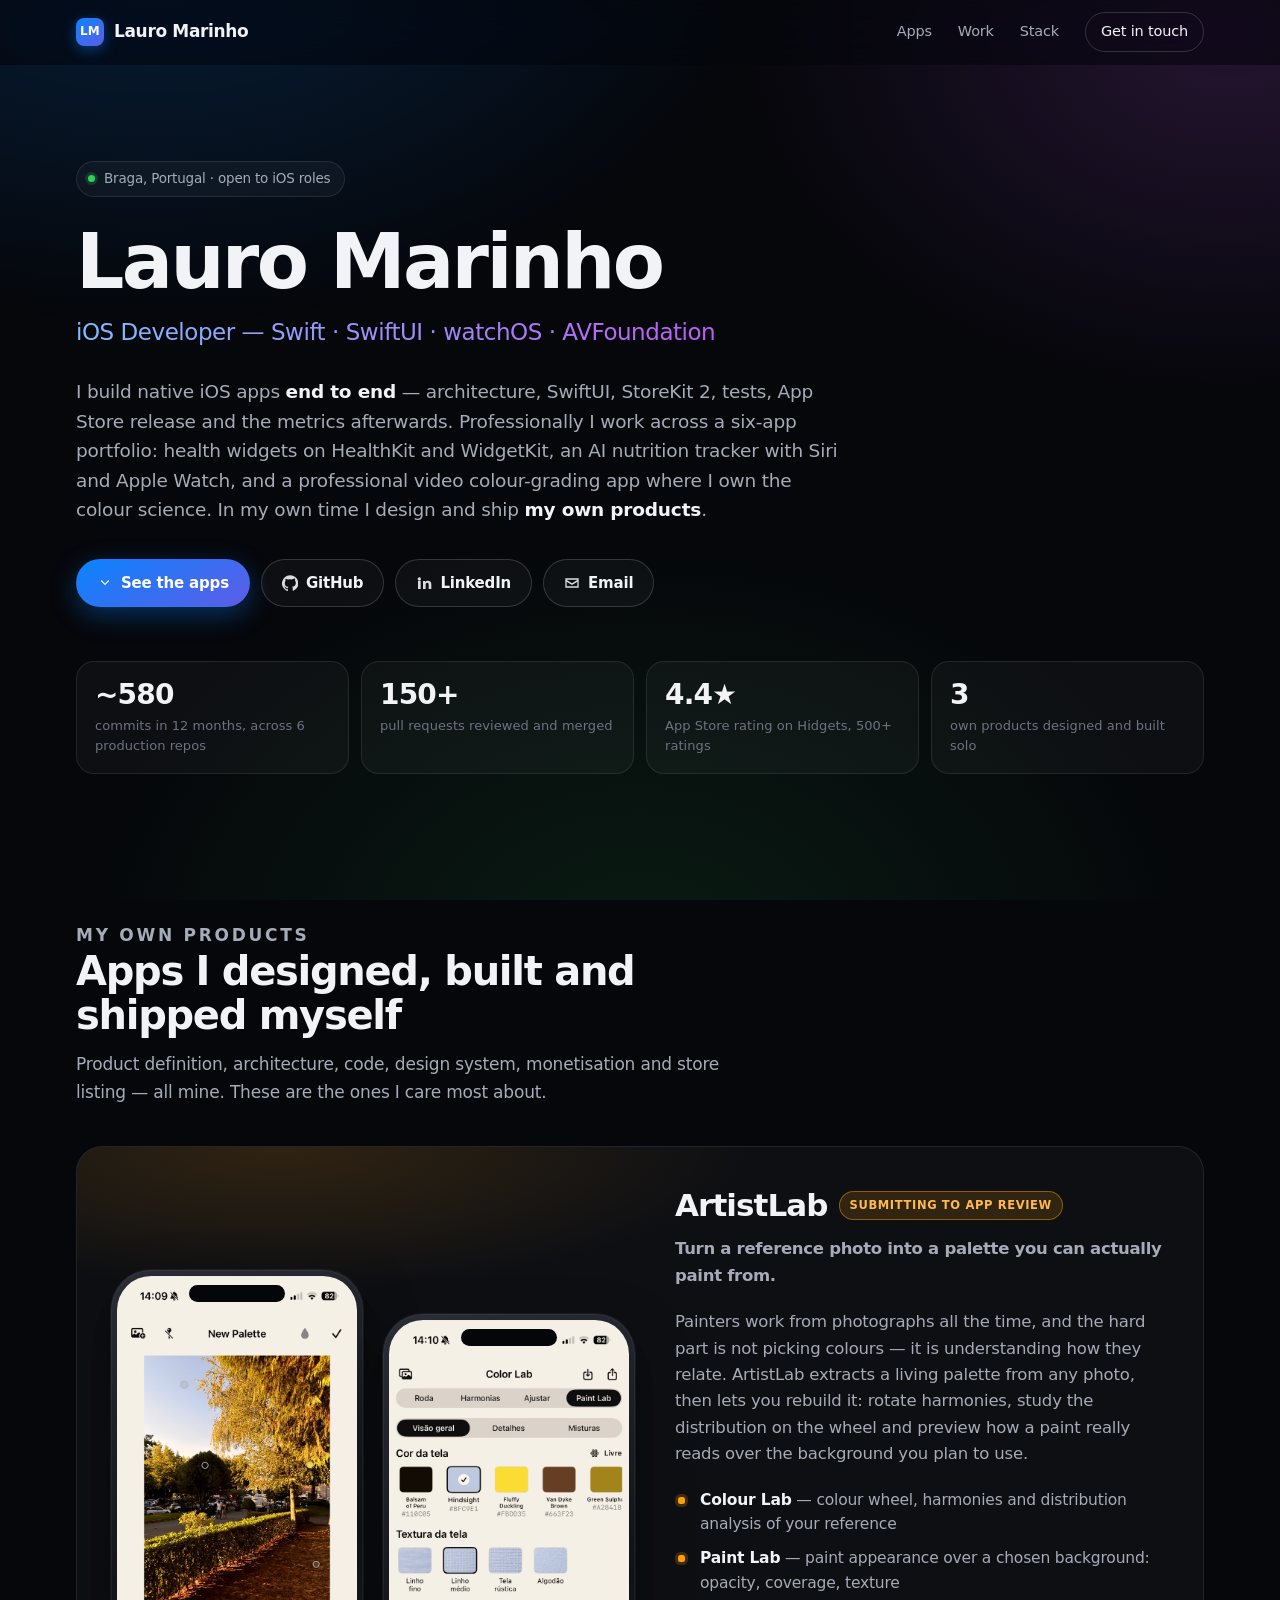
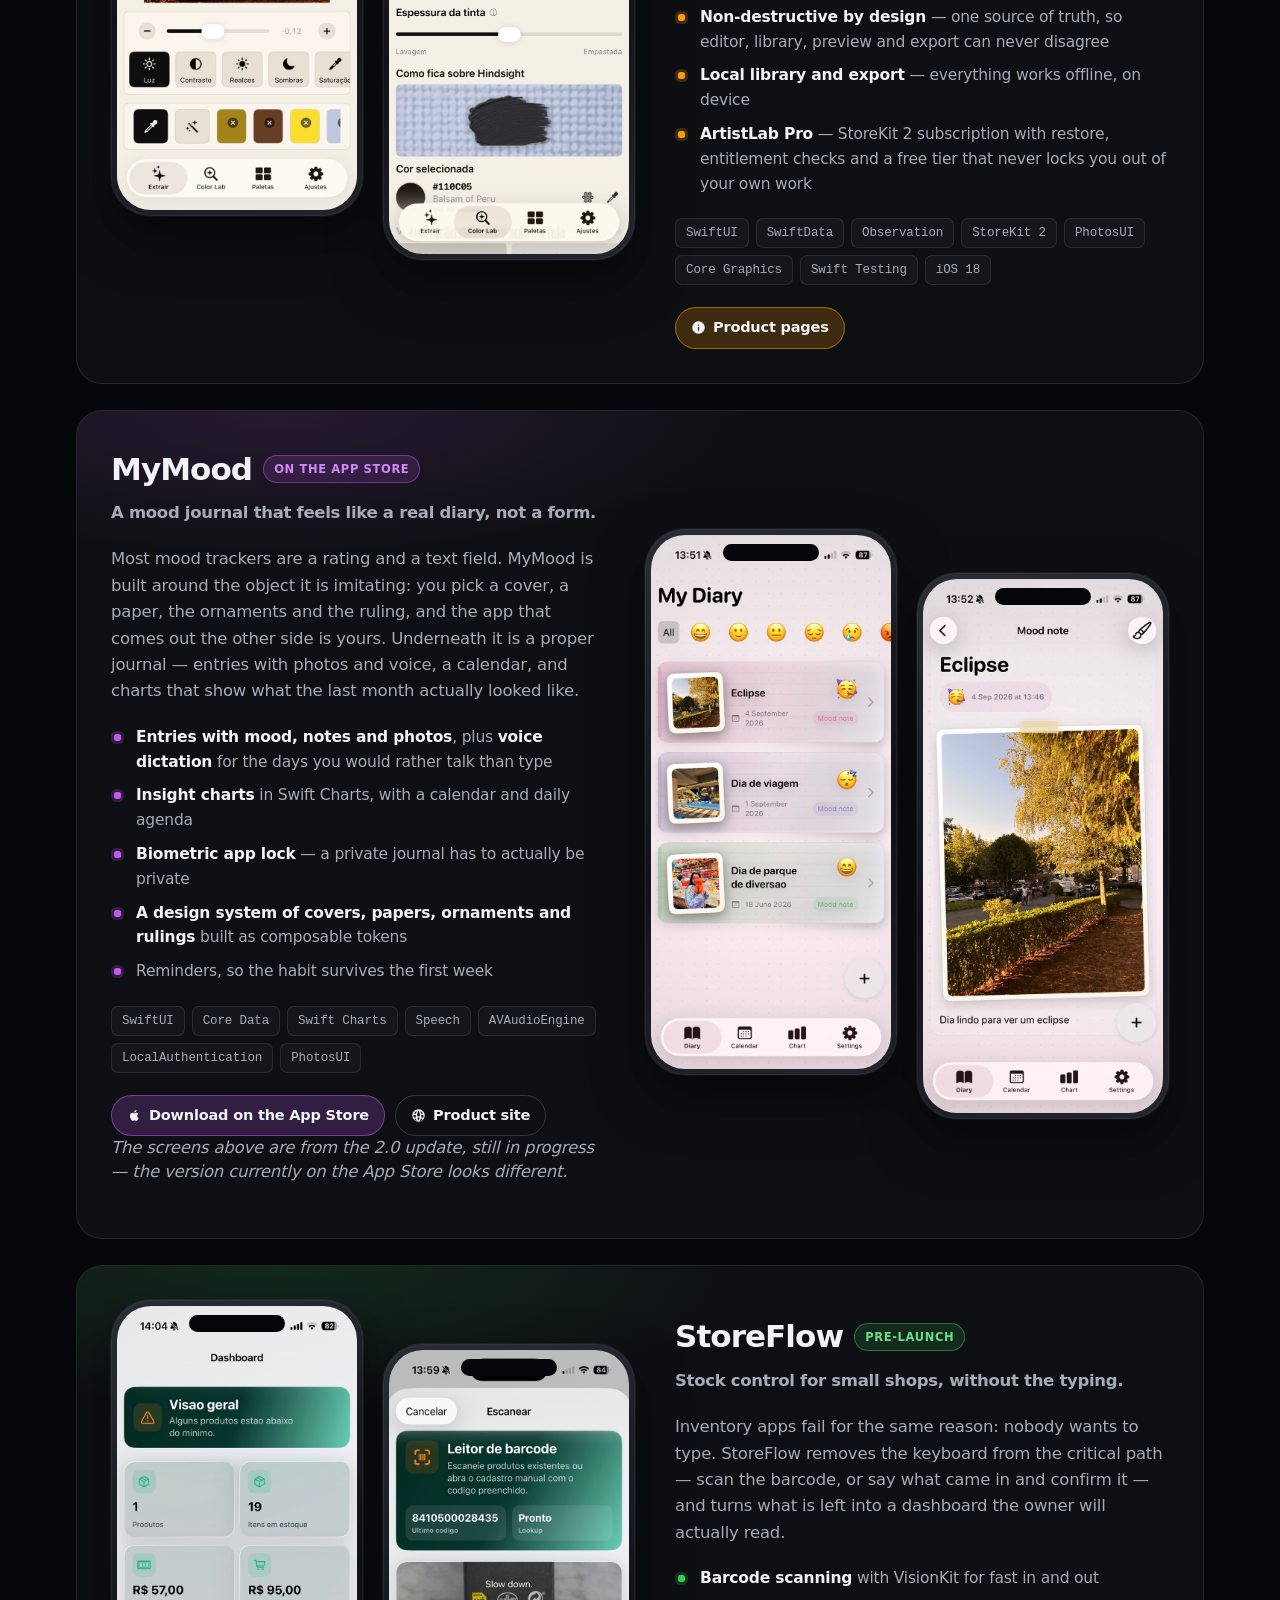
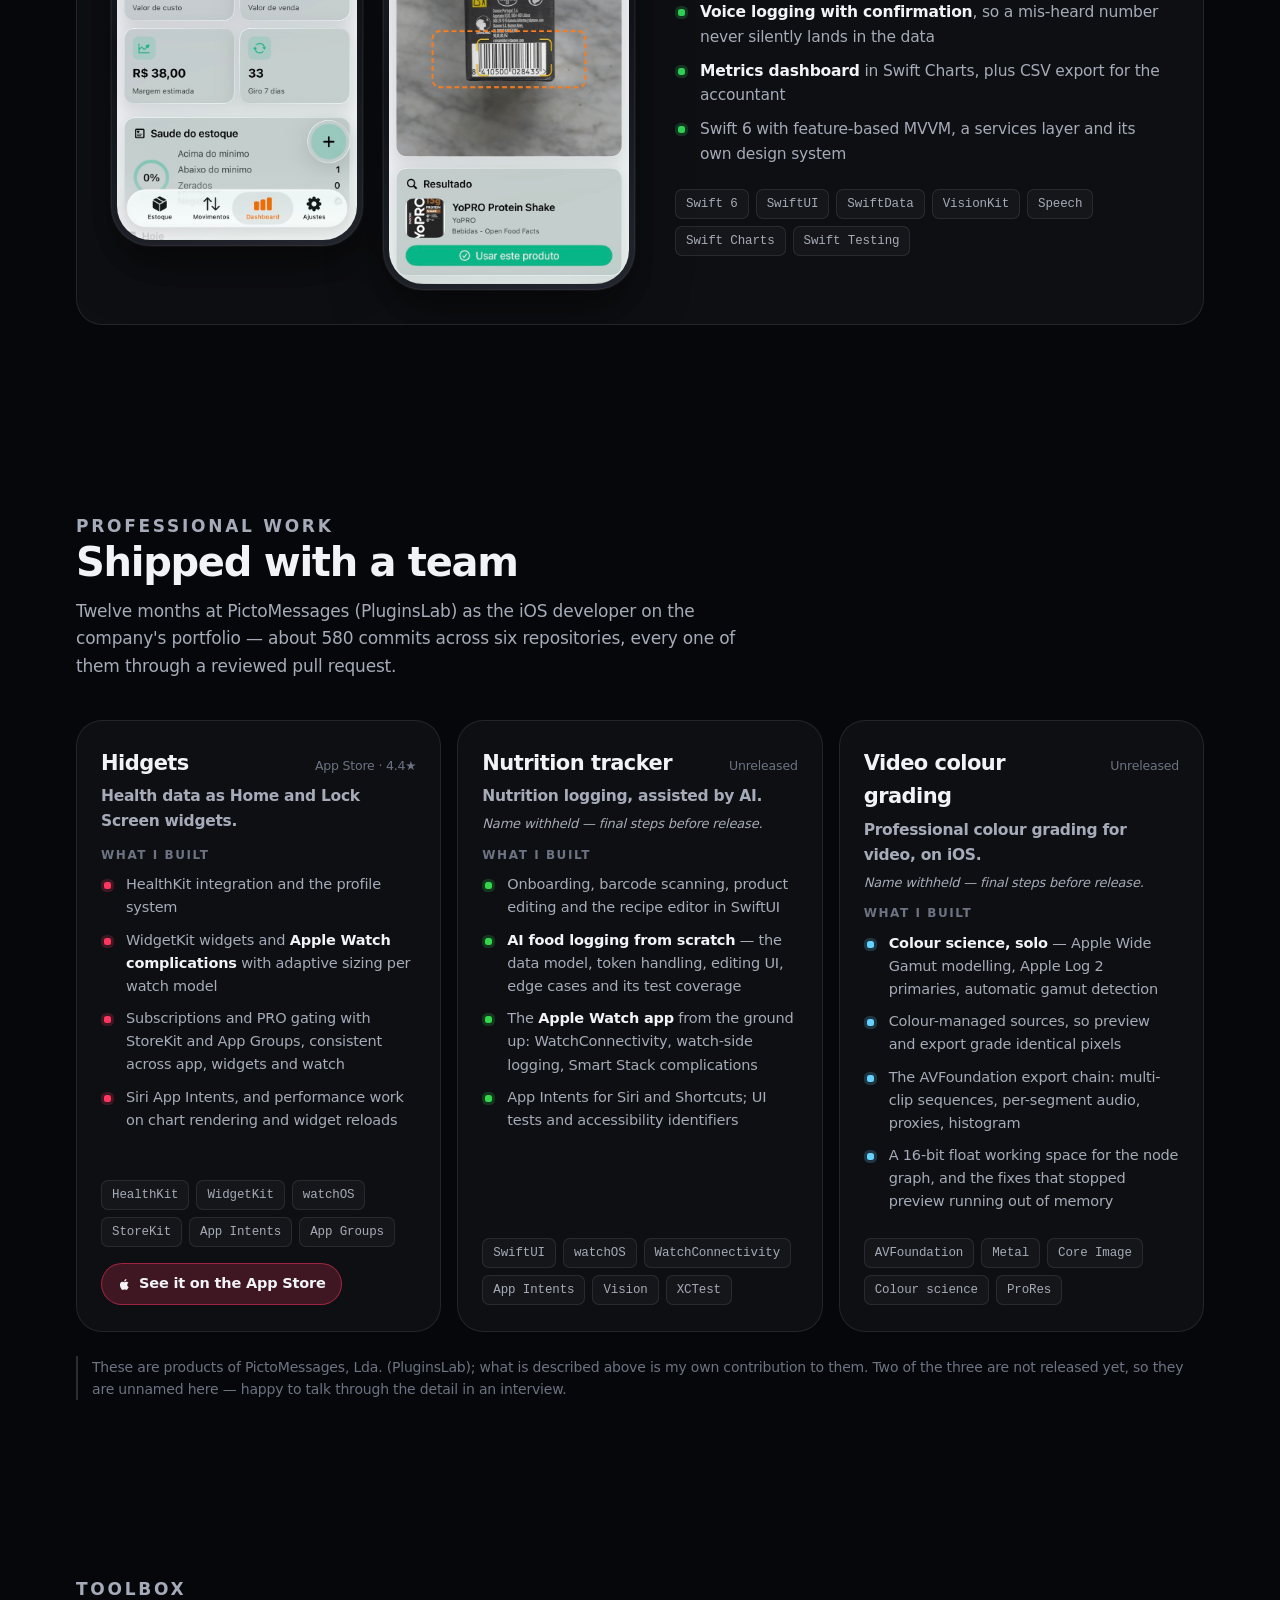
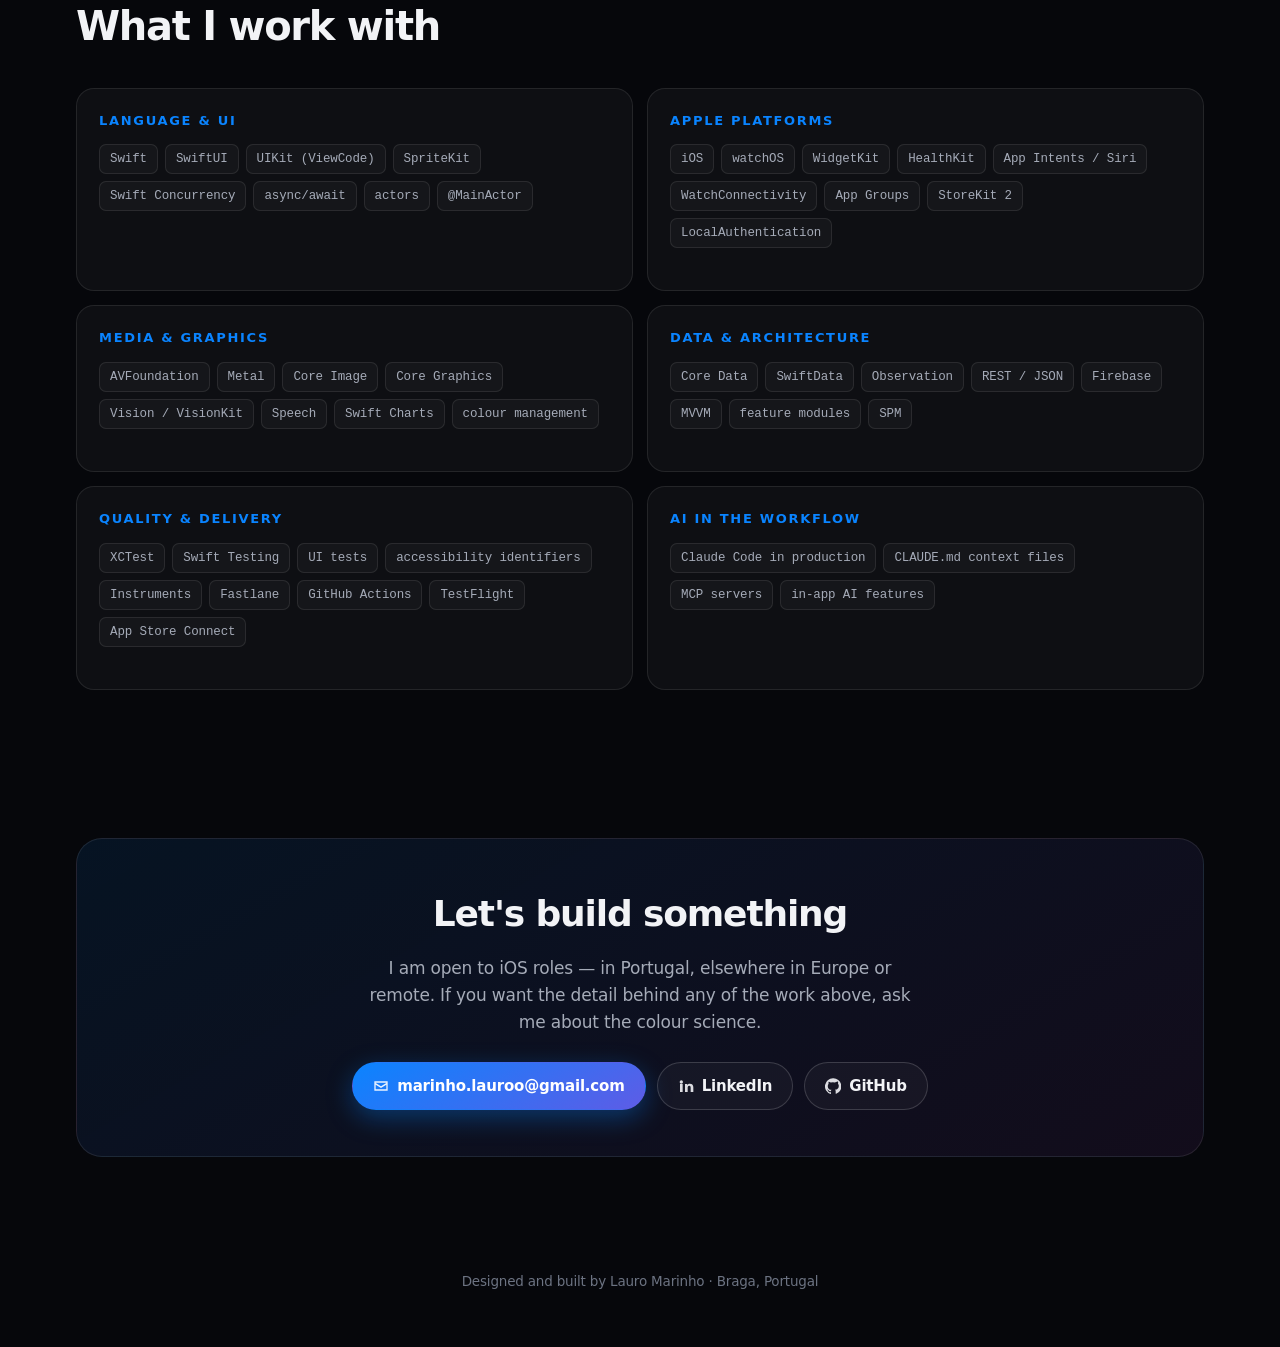
==== commit d19306be: "Link the MyMood product site MyMood now has a real product site, so the card gets a second link next" ====
--- a/index.html
+++ b/index.html
@@ -11,7 +11,12 @@
 <meta property="og:title" content="Lauro Marinho — iOS Developer">
 <meta property="og:description" content="Native iOS apps, end to end. SwiftUI · watchOS · AVFoundation · StoreKit 2.">
 <meta property="og:url" content="https://lauromarinho.github.io/">
+<meta property="og:image" content="https://lauromarinho.github.io/assets/og.jpg">
+<meta property="og:image:width" content="1200">
+<meta property="og:image:height" content="630">
+<meta property="og:image:alt" content="Lauro Marinho, iOS Developer — three iPhone screens showing ArtistLab, MyMood and StoreFlow">
 <meta name="twitter:card" content="summary_large_image">
+<meta name="twitter:image" content="https://lauromarinho.github.io/assets/og.jpg">
 
 <link rel="icon" href="data:image/svg+xml,<svg xmlns='http://www.w3.org/2000/svg' viewBox='0 0 100 100'><rect width='100' height='100' rx='24' fill='%230a84ff'/><text y='.9em' x='50%25' text-anchor='middle' font-size='58' font-family='-apple-system,Helvetica' font-weight='700' fill='white'>L</text></svg>">
 <link rel="stylesheet" href="styles.css">
@@ -122,7 +127,7 @@
         </div>
         <div class="links">
           <!-- APPSTORE:ARTISTLAB — swap href once the app is live -->
-          <a class="link solid" href="https://lauromarinho.github.io/PaletteArtist-Legal/" target="_blank" rel="noopener">
+          <a class="link solid" href="https://lauromarinho.github.io/ArtistLab/" target="_blank" rel="noopener">
             <svg viewBox="0 0 24 24"><path d="M12 2a10 10 0 1 0 0 20 10 10 0 0 0 0-20Zm1 15h-2v-6h2v6Zm0-8h-2V7h2v2Z"/></svg>
             Product pages
           </a>
@@ -176,6 +181,10 @@
           <a class="link solid" href="https://apps.apple.com/br/app/mymood/id6748285756?l=en-GB" target="_blank" rel="noopener">
             <svg viewBox="0 0 24 24"><path d="M16.4 12.7c0-2.2 1.8-3.3 1.9-3.4-1-1.5-2.6-1.7-3.2-1.7-1.4-.1-2.7.8-3.3.8-.7 0-1.7-.8-2.8-.8-1.5 0-2.8.8-3.6 2.1-1.5 2.6-.4 6.5 1.1 8.7.7 1 1.6 2.2 2.7 2.2 1.1 0 1.5-.7 2.8-.7s1.7.7 2.8.7c1.2 0 1.9-1.1 2.6-2.1.8-1.2 1.2-2.4 1.2-2.5-.1 0-2.2-.9-2.2-3.3ZM14.2 5.9c.6-.7 1-1.7.9-2.7-.9 0-2 .6-2.6 1.3-.6.6-1.1 1.7-.9 2.6 1 .1 2-.5 2.6-1.2Z"/></svg>
             Download on the App Store
+          </a>
+          <a class="link" href="https://lauromarinho.github.io/mymood-landing/" target="_blank" rel="noopener">
+            <svg viewBox="0 0 24 24"><path d="M12 2a10 10 0 1 0 0 20 10 10 0 0 0 0-20Zm6.9 7h-2.9a15.4 15.4 0 0 0-1.3-4.2A8 8 0 0 1 18.9 9ZM12 4c.8 1.1 1.4 2.7 1.7 5h-3.4C10.6 6.7 11.2 5.1 12 4ZM4.3 15A8 8 0 0 1 4 13c0-.7.1-1.4.3-2h3.3a17.4 17.4 0 0 0 0 4H4.3Zm.8 2H8a15.4 15.4 0 0 0 1.3 4.2A8 8 0 0 1 5.1 17Zm2.9-8H5.1a8 8 0 0 1 4.2-4.2A15.4 15.4 0 0 0 8 9Zm4 11c-.8-1.1-1.4-2.7-1.7-5h3.4c-.3 2.3-.9 3.9-1.7 5Zm2-7h-4a15.6 15.6 0 0 1 0-4h4a15.6 15.6 0 0 1 0 4Zm.7 6.2A15.4 15.4 0 0 0 16 17h2.9a8 8 0 0 1-4.2 4.2ZM16.4 15a17.4 17.4 0 0 0 0-4h3.3a8 8 0 0 1 0 4h-3.3Z"/></svg>
+            Product site
           </a>
         </div>
         <p class="disclaimer">The screens above are from the 2.0 update, still in progress — the version
